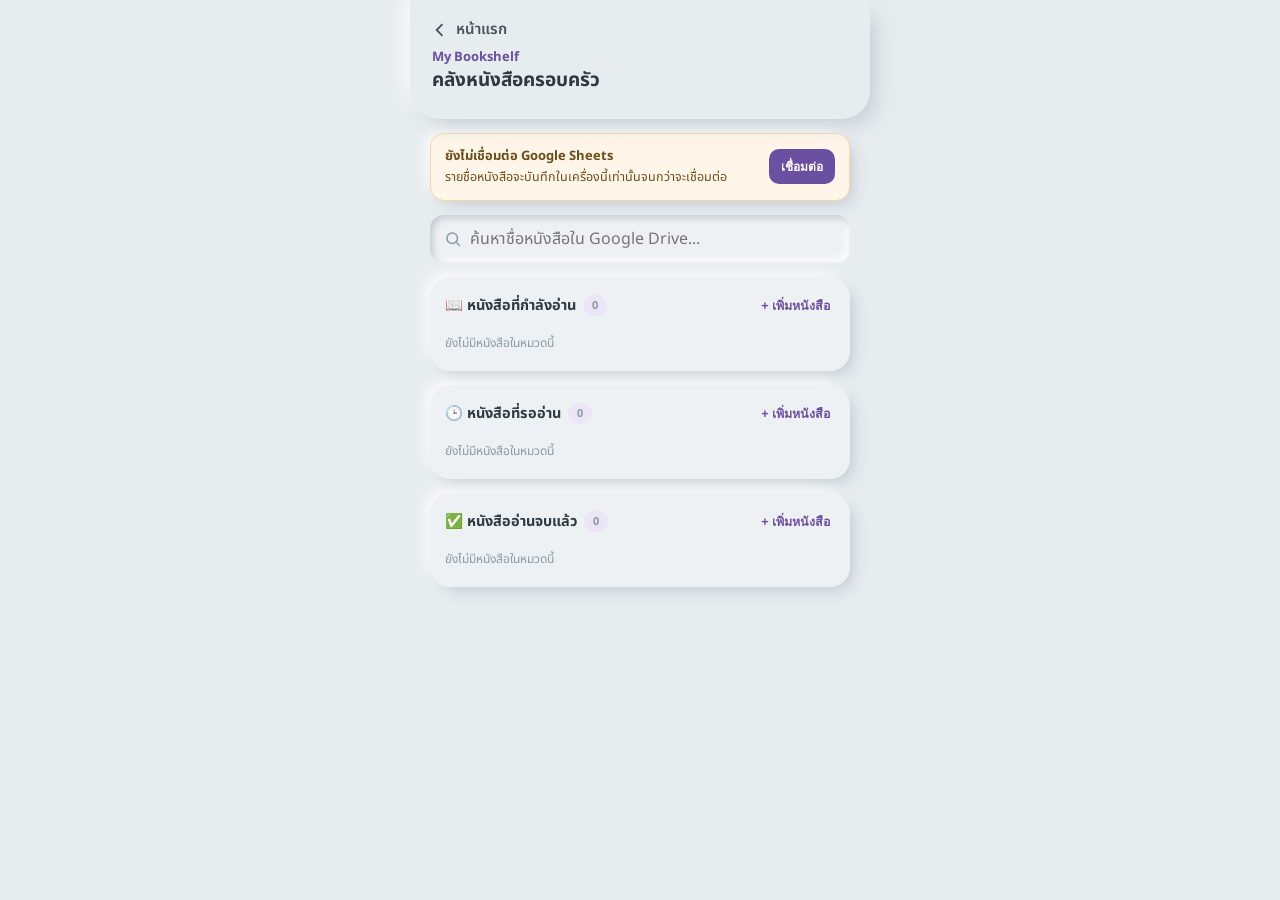
==== bookshelf/index.html @ 151543dd "Add files via upload" ====
<!DOCTYPE html>
<html lang="th">
<head>
<meta charset="UTF-8">
<meta name="viewport" content="width=device-width, initial-scale=1, viewport-fit=cover">
<title>My Bookshelf — My Family Funds</title>
<meta name="theme-color" content="#6B4FA0">
<link rel="preconnect" href="https://fonts.googleapis.com">
<link href="https://fonts.googleapis.com/css2?family=Prompt:wght@500;600;700&family=Noto+Sans+Thai:wght@400;500;600;700&display=swap" rel="stylesheet">
<link rel="stylesheet" href="../shell.css">
<script src="../data-safety.js"></script>
<script src="https://accounts.google.com/gsi/client" async defer></script>
</head>
<body>

<div class="mff-app" style="padding-bottom:20px">

  <div class="mff-hero-wrap" style="padding-bottom:20px;border-radius:0 0 28px 28px">
    <div class="mff-topbar">
      <a class="back" href="../index.html" id="topBack">
        <svg viewBox="0 0 24 24" fill="none" stroke="currentColor" stroke-width="2.2"><path d="M15 5 8 12l7 7"/></svg>
        หน้าแรก
      </a>
      <span></span>
    </div>
    <div class="mff-hero" style="padding-top:0">
      <p class="eyebrow" style="margin-bottom:2px">My Bookshelf</p>
      <h1 style="font-size:19px;white-space:nowrap">คลังหนังสือครอบครัว</h1>
    </div>
  </div>

  <div id="sheetsBanner"></div>
  <div id="viewRoot"></div>

</div>

<script src="../config.js"></script>
<script src="../portfolio/auth-open.js"></script>
<script>
(function(){
'use strict';

const SHELVES=[
  {key:'reading', title:'หนังสือที่กำลังอ่าน', icon:'📖'},
  {key:'queued', title:'หนังสือที่รออ่าน', icon:'🕒'},
  {key:'finished', title:'หนังสืออ่านจบแล้ว', icon:'✅'},
];

/* ===================== Google Sheets sync — save shelf lists to a
   separate "BookshelfItems" tab in the same spreadsheet ===================== */
const SHEETS_SCOPE='https://www.googleapis.com/auth/spreadsheets';
const DRIVE_SCOPE='https://www.googleapis.com/auth/drive.readonly';
const CACHE_KEY='mff_bookshelf_cache_v1';
const SEARCH_CACHE_KEY='mff_bookshelf_search_cache_v2';
const BOOK_META_CACHE_KEY='mff_bookshelf_meta_cache_v1';
const TAB='BookshelfItems';
const HEADERS=['ID','Title','Status','DriveFileId','DriveFileName','MimeType','Size','WebViewLink','AddedAt','UpdatedAt'];

let sheetsToken=null, sheetsTokenExpiresAt=0, sheetsClient=null;
let driveToken=null, driveTokenExpiresAt=0, driveClient=null;
let sheetId=localStorage.getItem('google_sheet_id')||'';
let books=[]; // {id,title,status,driveFileId,driveFileName,mimeType,size,webViewLink,addedAt,updatedAt}
let view={mode:'home'}; // 'home' | 'search'
let searchResults=[];
let searchTimer=null;
let selectedFileIds=new Set();

function getGoogleClientId(){return localStorage.getItem('google_client_id')||'';}
function esc(s){return String(s??'').replace(/[&<>'"]/g,c=>({'&':'&amp;','<':'&lt;','>':'&gt;',"'":'&#39;','"':'&quot;'}[c]));}
function uuid(){return 'b_'+Date.now().toString(36)+'_'+Math.random().toString(36).slice(2,9);}
function fmtSize(bytes){
  bytes=Number(bytes)||0;
  if(!bytes) return '';
  if(bytes<1024*1024) return Math.round(bytes/1024)+' KB';
  return (bytes/1024/1024).toFixed(1)+' MB';
}
function toast(msg){
  let t=document.getElementById('mffToast');
  if(!t){ t=document.createElement('div'); t.id='mffToast';
    t.style.cssText='position:fixed;left:50%;bottom:30px;transform:translateX(-50%);background:#14211D;color:#fff;padding:10px 16px;border-radius:999px;font-size:12.5px;z-index:6500;opacity:0;transition:opacity .2s;max-width:85vw;text-align:center';
    document.body.appendChild(t);
  }
  t.textContent=msg; t.style.opacity='1';
  clearTimeout(toast._tm); toast._tm=setTimeout(()=>{t.style.opacity='0';},2600);
}

/* ===================== tiny modal helper ===================== */
function modal(title, bodyHtml, buttons){
  closeModal();
  const d=document.createElement('div');
  d.id='mffModal';
  d.style.cssText='position:fixed;inset:0;z-index:5000;background:rgba(20,33,29,.45);display:flex;align-items:flex-end;justify-content:center';
  d.innerHTML=`<div style="width:100%;max-width:460px;max-height:80vh;background:var(--bg);border-radius:22px 22px 0 0;display:flex;flex-direction:column;overflow:hidden">
    <h3 style="margin:0;padding:18px 20px 10px;font-size:16px;flex:none">${esc(title)}</h3>
    <div id="mffModalBody" style="flex:1;min-height:0;overflow-y:auto;padding:0 20px">${bodyHtml}</div>
    <div style="display:flex;gap:10px;flex:none;padding:14px 20px calc(16px + env(safe-area-inset-bottom,0px))" id="mffModalBtns"></div>
  </div>`;
  document.body.appendChild(d);
  const btnWrap=document.getElementById('mffModalBtns');
  buttons.forEach(b=>{
    const btn=document.createElement('button');
    btn.className='mff-btn '+(b.ghost?'mff-btn-ghost':'mff-btn-primary');
    btn.textContent=b.label;
    btn.onclick=b.onClick;
    btnWrap.appendChild(btn);
  });
  d.addEventListener('click',e=>{ if(e.target===d) closeModal(); });
}
function closeModal(){ document.getElementById('mffModal')?.remove(); }

/* ===================== Google Sheets sync (same pattern as other modules) ===================== */
function sheetHeaders(extra){return Object.assign({'Authorization':'Bearer '+sheetsToken},extra||{});}
function ensureSheetsClient(cid){
  if(!window.google?.accounts?.oauth2){toast('Google API ยังโหลดไม่เสร็จ ลองใหม่อีกครั้ง');return null;}
  if(!sheetsClient||sheetsClient._cid!==cid){
    sheetsClient=google.accounts.oauth2.initTokenClient({client_id:cid,scope:SHEETS_SCOPE,callback:async r=>{
      if(r.error){toast('เชื่อมต่อ Google Sheets ไม่สำเร็จ');return;}
      sheetsToken=r.access_token;
      sheetsTokenExpiresAt=Date.now()+Math.max(60,(Number(r.expires_in)||3600)-60)*1000;
      window.MFFGoogleSession?.saveSheetsToken(sheetsToken,sheetsTokenExpiresAt);
      localStorage.setItem('google_sheets_connected','1');
      renderSheetsBanner();
      if(sheetsClient._mffResolve){const rr=sheetsClient._mffResolve;sheetsClient._mffResolve=null;rr(true);}
      render(); toast('เชื่อมต่อ Google Sheets แล้ว • ยังไม่ดึงข้อมูลอัตโนมัติ');
    }});
    sheetsClient._cid=cid;
  }
  return sheetsClient;
}
async function ensureSheetsAccess(interactive=true){
  if(sheetsToken && Date.now()<sheetsTokenExpiresAt) return true;
  const cached=window.MFFGoogleSession?.getSheetsToken();
  if(cached?.token){ sheetsToken=cached.token; sheetsTokenExpiresAt=cached.expiresAt; return true; }
  if(!interactive) return false;
  const cid=getGoogleClientId(); if(!cid||!sheetId) return false;
  const c=ensureSheetsClient(cid); if(!c) return false;
  // No silent OAuth here: navigation/module load must never trigger Google authorization.
  // If the session token is absent/expired, the user must explicitly reconnect from Settings.
  return false;
}
async function sheetsApi(url,opts={}){
  if(!sheetsToken) throw new Error('Google Sheets ยังไม่ได้รับสิทธิ์');
  const r=await fetch(url,Object.assign({headers:sheetHeaders({'Content-Type':'application/json'})},opts));
  if(r.status===401||r.status===403){localStorage.removeItem('google_sheets_connected');window.MFFGoogleSession?.clearSheetsToken();sheetsToken=null;throw new Error('สิทธิ์หมดอายุ กรุณาเชื่อมต่อใหม่');}
  if(!r.ok)throw new Error(await r.text());
  return r.json();
}
async function ensureBookshelfTab(){
  const meta=await sheetsApi(`https://sheets.googleapis.com/v4/spreadsheets/${encodeURIComponent(sheetId)}?fields=sheets.properties`);
  const titles=(meta.sheets||[]).map(s=>s.properties.title);
  if(!titles.includes(TAB)){
    await sheetsApi(`https://sheets.googleapis.com/v4/spreadsheets/${encodeURIComponent(sheetId)}:batchUpdate`,{method:'POST',body:JSON.stringify({requests:[{addSheet:{properties:{title:TAB}}}]})});
    await sheetsApi(`https://sheets.googleapis.com/v4/spreadsheets/${encodeURIComponent(sheetId)}/values/${TAB}!A1?valueInputOption=USER_ENTERED`,{method:'PUT',body:JSON.stringify({range:`${TAB}!A1`,majorDimension:'ROWS',values:[HEADERS]})});
  }
}
function mergeById(localList, remoteList){
  const map=new Map();
  remoteList.forEach(r=>map.set(r.id, r));
  localList.forEach(l=>{
    const r=map.get(l.id);
    if(!r){ map.set(l.id, l); return; }
    const lt=Date.parse(l.updatedAt)||0, rt=Date.parse(r.updatedAt)||0;
    map.set(l.id, lt>rt ? l : r);
  });
  return Array.from(map.values());
}
async function pullBooks(force){
  const j=await sheetsApi(`https://sheets.googleapis.com/v4/spreadsheets/${encodeURIComponent(sheetId)}/values/${TAB}!A:J`);
  const rows=(j.values||[]).slice(1);
  const remote=rows.filter(r=>r[0]).map(r=>({id:r[0],title:r[1]||'',status:r[2]||'queued',driveFileId:r[3]||'',driveFileName:r[4]||'',mimeType:r[5]||'',size:r[6]||'',webViewLink:r[7]||'',addedAt:r[8]||'',updatedAt:r[9]||''}));
  if(force){ books=remote; saveCache(); return; }
  const merged=mergeById(books, remote);
  const needsPushBack = JSON.stringify(merged.slice().sort((a,b)=>a.id<b.id?-1:1)) !== JSON.stringify(remote.slice().sort((a,b)=>a.id<b.id?-1:1));
  books=merged;
  saveCache();
  if(needsPushBack) await pushBooks();
}
async function pushBooks(){
  const values=[HEADERS].concat(books.map(b=>[b.id,b.title,b.status,b.driveFileId,b.driveFileName,b.mimeType,b.size,b.webViewLink,b.addedAt,b.updatedAt]));
  await ensureBookshelfTab();
  await sheetsApi(`https://sheets.googleapis.com/v4/spreadsheets/${encodeURIComponent(sheetId)}/values/${TAB}!A:J:clear`,{method:'POST',body:'{}'});
  await sheetsApi(`https://sheets.googleapis.com/v4/spreadsheets/${encodeURIComponent(sheetId)}/values/${TAB}!A1?valueInputOption=USER_ENTERED`,{method:'PUT',body:JSON.stringify({range:`${TAB}!A1`,majorDimension:'ROWS',values})});
}
async function syncSave(){
  saveCache();
  try{ localStorage.setItem('mff_sync_dirty_v1_bookshelf','1'); }catch(e){}
  toast('บันทึกในเครื่องแล้ว • กด Smart Sync ที่ Settings เพื่อซิงก์ Google Sheets');
}
function saveCache(){ try{ localStorage.setItem(CACHE_KEY, JSON.stringify(books)); }catch(e){} }
function loadCache(){ try{ const raw=localStorage.getItem(CACHE_KEY); if(raw) books=JSON.parse(raw); }catch(e){} }

function renderSheetsBanner(){
  const el=document.getElementById('sheetsBanner');
  const connected = sheetsToken || (localStorage.getItem('google_sheets_connected')==='1' && sheetId);
  if(!connected){
    el.innerHTML=`
      <div class="mff-banner">
        <div><b>ยังไม่เชื่อมต่อ Google Sheets</b>รายชื่อหนังสือจะบันทึกในเครื่องนี้เท่านั้นจนกว่าจะเชื่อมต่อ</div>
        <button id="connectSheetsBtn" type="button">เชื่อมต่อ</button>
      </div>`;
    document.getElementById('connectSheetsBtn').onclick=openConnectSheetsForm;
    return;
  }
  const lastSync=localStorage.getItem('sheet_last_sync_bookshelf');
  el.innerHTML=`
    <div class="mff-sync-bar">
      <div class="mff-sync-bar-status">☁️ เชื่อมต่อ Google Sheets แล้ว${lastSync?(' • ซิงก์ล่าสุด '+esc(lastSync)):''}</div>
      <div class="mff-sync-bar-actions">
        <a href="../settings/index.html" class="mff-sync-bar-btn" style="text-decoration:none;display:inline-block">จัดการซิงก์ที่ Setting</a>
      </div>
    </div>`;
}
function openConnectSheetsForm(){
  const cid=localStorage.getItem('google_client_id')||'';
  const sid=sheetId||'';
  const html=`
    <div class="mff-field-row"><div class="lbl">Client ID</div><input id="cfCid" value="${esc(cid)}" placeholder="วาง Google OAuth Client ID"></div>
    <div class="mff-field-row"><div class="lbl">Sheet ID</div><input id="cfSid" value="${esc(sid)}" placeholder="ใช้ Spreadsheet ID เดียวกับโมดูลอื่น"></div>
    <p style="font-size:11.5px;color:var(--ink-soft);padding:0 0 6px">ใช้ Client ID / Sheet ID ชุดเดียวกับโมดูลอื่นได้เลย ข้อมูลจะไปอยู่คนละแท็บ (BookshelfItems)</p>`;
  modal('เชื่อมต่อ Google Sheets', html, [
    {label:'ยกเลิก', ghost:true, onClick:closeModal},
    {label:'เชื่อมต่อ', onClick:async()=>{
      const cid=document.getElementById('cfCid').value.trim();
      const sid=document.getElementById('cfSid').value.trim();
      if(!cid||!sid){ toast('กรุณากรอกให้ครบ'); return; }
      localStorage.setItem('google_client_id',cid);
      sheetId=sid; localStorage.setItem('google_sheet_id',sid);
      closeModal();
      const c=ensureSheetsClient(cid);
      if(c) c.requestAccessToken({prompt:'consent'});
    }}
  ]);
}

/* ===================== Google Drive (read-only search + download) ===================== */
function ensureDriveClient(cid){
  if(!window.google?.accounts?.oauth2){toast('Google API ยังโหลดไม่เสร็จ ลองใหม่อีกครั้ง');return null;}
  if(!driveClient||driveClient._cid!==cid){
    driveClient=google.accounts.oauth2.initTokenClient({client_id:cid,scope:DRIVE_SCOPE,callback:r=>{
      if(r.error){toast('เชื่อมต่อ Google Drive ไม่สำเร็จ');return;}
      driveToken=r.access_token;
      driveTokenExpiresAt=Date.now()+Math.max(60,(Number(r.expires_in)||3600)-60)*1000;
      window.MFFGoogleSession?.saveDriveToken(driveToken,driveTokenExpiresAt);
      localStorage.setItem('google_drive_connected','1');
      if(driveClient._mffResolve){const rr=driveClient._mffResolve;driveClient._mffResolve=null;rr(true);}
    }});
    driveClient._cid=cid;
  }
  return driveClient;
}
async function ensureDriveAccess(promptType){
  if(driveToken && Date.now()<driveTokenExpiresAt) return true;
  const cached=window.MFFGoogleSession?.getDriveToken();
  if(cached?.token){ driveToken=cached.token; driveTokenExpiresAt=cached.expiresAt; return true; }
  const cid=getGoogleClientId();
  if(!cid){ toast('กรุณาเชื่อมต่อ Google Sheets ก่อน (ใช้ Client ID เดียวกัน)'); return false; }
  const c=ensureDriveClient(cid); if(!c) return false;
  // Only an explicit user action should request Drive OAuth.
  if(promptType==='consent'){
    return new Promise(resolve=>{
      c._mffResolve=resolve;
      try{ c.requestAccessToken({prompt:'consent'}); }catch(e){ c._mffResolve=null; resolve(false); }
      setTimeout(()=>{ if(c._mffResolve){ c._mffResolve=null; resolve(!!driveToken); } },8000);
    });
  }
  return false;
}
function fileIconSvg(mimeType){
  if((mimeType||'').includes('pdf')) return `<svg viewBox="0 0 24 24" fill="none" stroke="currentColor" stroke-width="1.8"><path d="M6 3h8l4 4v14H6z"/><path d="M14 3v4h4"/></svg>`;
  if((mimeType||'').includes('image')) return `<svg viewBox="0 0 24 24" fill="none" stroke="currentColor" stroke-width="1.8"><rect x="3" y="4" width="18" height="16" rx="2"/><circle cx="8.5" cy="9.5" r="1.5"/><path d="m21 16-5-5-9 9"/></svg>`;
  return `<svg viewBox="0 0 24 24" fill="none" stroke="currentColor" stroke-width="1.8"><path d="M6 3h8l4 4v14H6z"/><path d="M14 3v4h4"/><path d="M9 13h6M9 17h6"/></svg>`;
}
function normalizeSearchTerm(term){return String(term||'').trim().toLowerCase().replace(/\s+/g,' ');}
function bookCacheKey(file){
  if(file && file.id) return 'drive:'+String(file.id);
  return 'title:'+normalizeSearchTerm(file && (file.title||file.name||''));
}
function loadSearchCache(){try{return JSON.parse(localStorage.getItem(SEARCH_CACHE_KEY)||'{}')||{};}catch(e){return {};}}
function saveSearchCache(cache){try{localStorage.setItem(SEARCH_CACHE_KEY,JSON.stringify(cache));}catch(e){}}
function loadBookMetaCache(){try{return JSON.parse(localStorage.getItem(BOOK_META_CACHE_KEY)||'{}')||{};}catch(e){return {};}}
function saveBookMetaCache(cache){try{localStorage.setItem(BOOK_META_CACHE_KEY,JSON.stringify(cache));}catch(e){}}
function cacheSearchResults(term,results){
  const cache=loadSearchCache();
  const now=new Date().toISOString();
  cache[normalizeSearchTerm(term)]={results:Array.isArray(results)?results:[],fetchedAt:now,version:2};
  (Array.isArray(results)?results:[]).forEach(f=>{
    const k=bookCacheKey(f); if(!k)return;
    const meta=loadBookMetaCache();
    meta[k]=Object.assign({},meta[k]||{},f,{cachedAt:now});
    saveBookMetaCache(meta);
  });
  saveSearchCache(cache);
}
function clearBookSearchCache(){try{localStorage.removeItem(SEARCH_CACHE_KEY);localStorage.removeItem(BOOK_META_CACHE_KEY);}catch(e){} toast('ล้างแคชการค้นหาแล้ว');}
function findSavedBook(term){
  const k=normalizeSearchTerm(term); if(!k)return null;
  return books.find(b=>normalizeSearchTerm(b.title)===k) || books.find(b=>normalizeSearchTerm(b.driveFileName)===k) || null;
}
async function driveQuickSearch(term){
  const q=encodeURIComponent(`name contains '${term.replace(/'/g,"\\'")}' and trashed=false`);
  const url=`https://www.googleapis.com/drive/v3/files?q=${q}&fields=files(id,name,mimeType,size,webViewLink)&pageSize=30&supportsAllDrives=true&includeItemsFromAllDrives=true&corpora=allDrives`;
  const r=await fetch(url,{headers:{Authorization:'Bearer '+driveToken}});
  if(r.status===401||r.status===403){ driveToken=null; window.MFFGoogleSession?.clearDriveToken(); throw new Error('สิทธิ์ Drive หมดอายุ กรุณาเชื่อมต่อใหม่'); }
  if(!r.ok) throw new Error(await r.text());
  const j=await r.json();
  return j.files||[];
}
async function doSearch(term,force=false){
  const box=document.getElementById('searchStatus');
  const key=normalizeSearchTerm(term);
  if(!key){ searchResults=[]; selectedFileIds.clear(); renderSearchView(); return; }
  const cache=loadSearchCache();
  if(!force && cache[key]?.results){
    searchResults=cache[key].results;
    renderSearchView();
    return;
  }
  const ok=await ensureDriveAccess();
  if(!ok){ if(box) box.textContent='ยังไม่ได้เชื่อมต่อ Google Drive'; renderDriveConnectPrompt(); return; }
  if(box) box.textContent='กำลังค้นหาครั้งแรก...';
  try{
    searchResults=await driveQuickSearch(term);
    cache[key]={results:searchResults,fetchedAt:new Date().toISOString()};
    saveSearchCache(cache);
    renderSearchView();
  }catch(e){
    console.error(e);
    if(box) box.textContent='ค้นหาไม่สำเร็จ: '+e.message;
  }
}
async function downloadDriveFile(file, btnEl){
  btnEl?.classList.add('loading');
  try{
    const ok=await ensureDriveAccess('none');
    if(!ok) throw new Error('ยังไม่ได้เชื่อมต่อ Google Drive');
    const isNative=(file.mimeType||'').startsWith('application/vnd.google-apps.');
    const url=isNative
      ? `https://www.googleapis.com/drive/v3/files/${file.id}/export?mimeType=application/pdf`
      : `https://www.googleapis.com/drive/v3/files/${file.id}?alt=media`;
    const r=await fetch(url,{headers:{Authorization:'Bearer '+driveToken}});
    if(!r.ok) throw new Error('ดาวน์โหลดไม่สำเร็จ');
    const blob=await r.blob();
    const a=document.createElement('a');
    a.href=URL.createObjectURL(blob);
    a.download=isNative ? (file.name+'.pdf') : file.name;
    document.body.appendChild(a); a.click(); a.remove();
    toast('ดาวน์โหลดแล้ว');
  }catch(e){ toast(e.message||'ดาวน์โหลดไม่สำเร็จ'); }
  btnEl?.classList.remove('loading');
}

/* ===================== rendering ===================== */
function render(){
  const root=document.getElementById('viewRoot');
  if(view.mode==='search'){ renderSearchView(); return; }
  root.innerHTML=`
    <div class="mff-search-wrap">
      <svg viewBox="0 0 24 24" fill="none" stroke="currentColor" stroke-width="2"><circle cx="11" cy="11" r="7"/><path d="m21 21-4.3-4.3"/></svg>
      <input id="bookSearch" class="mff-search-input" placeholder="ค้นหาชื่อหนังสือใน Google Drive..." autocomplete="off">
    </div>
    ${SHELVES.map(sh=>renderShelf(sh)).join('')}
  `;
  document.getElementById('bookBack')?.remove();
  const input=document.getElementById('bookSearch');
  input.addEventListener('input',()=>{
    clearTimeout(searchTimer);
    const term=input.value;
    searchTimer=setTimeout(()=>{
      if(term.trim()){ view={mode:'search'}; doSearch(term); }
    },450);
  });
  input.addEventListener('keydown',e=>{ if(e.key==='Enter'){ clearTimeout(searchTimer); view={mode:'search'}; doSearch(input.value); } });

  wireShelfEvents();
}

function renderShelf(sh){
  const list=books.filter(b=>b.status===sh.key);
  return `
    <div class="mff-shelf" data-shelf="${sh.key}">
      <div class="mff-shelf-head">
        <h4>${sh.icon} ${sh.title} <span class="count">${list.length}</span></h4>
        <button class="mff-shelf-add" data-addmanual="${sh.key}">+ เพิ่มหนังสือ</button>
      </div>
      ${list.length? list.map(b=>`
        <div class="mff-book-row" data-id="${esc(b.id)}">
          <div class="b-icon">${fileIconSvg(b.mimeType)}</div>
          <div class="b-title">${b.webViewLink?`<a href="${esc(b.webViewLink)}" target="_blank" rel="noopener">${esc(b.title)}</a>`:esc(b.title)}</div>
          <button class="b-del" data-del="${esc(b.id)}" aria-label="ลบ">×</button>
        </div>`).join('') : `<div class="mff-shelf-empty">ยังไม่มีหนังสือในหมวดนี้</div>`}
    </div>`;
}

function wireShelfEvents(){
  document.querySelectorAll('[data-addmanual]').forEach(btn=>{
    btn.addEventListener('click',()=>openManualAddModal(btn.dataset.addmanual));
  });
  document.querySelectorAll('[data-del]').forEach(btn=>{
    btn.addEventListener('click',()=>{
      const id=btn.dataset.del;
      const b=books.find(x=>x.id===id);
      modal('ลบหนังสือเล่มนี้?', `<p style="font-size:13.5px;color:var(--ink-soft);margin:14px 0">ต้องการลบ "<b>${esc(b?.title||'')}</b>" ออกจากชั้นหนังสือใช่ไหม</p>`, [
        {label:'ยกเลิก', ghost:true, onClick:closeModal},
        {label:'ลบ', onClick:async()=>{
          books=books.filter(x=>x.id!==id);
          closeModal(); render();
          await syncSave();
        }}
      ]);
    });
  });
}

function openManualAddModal(shelfKey){
  const html=`
    <div class="mff-search-wrap" style="margin:14px 0 0">
      <svg viewBox="0 0 24 24" fill="none" stroke="currentColor" stroke-width="2"><circle cx="11" cy="11" r="7"/><path d="m21 21-4.3-4.3"/></svg>
      <input id="manualSearch" class="mff-search-input" placeholder="พิมพ์ชื่อหนังสือเพื่อค้นหาใน Drive..." autocomplete="off">
    </div>
    <div id="manualStatus" style="font-size:11.5px;color:var(--ink-soft);padding:8px 2px 0">พิมพ์เพื่อค้นหาไฟล์จริงจาก Google Drive</div>
    <div id="manualResults" style="padding:6px 0 4px"></div>
    <div style="border-top:1px solid var(--line);margin-top:6px;padding-top:10px 0 0">
      <button type="button" id="manualFallbackBtn" style="width:100%;text-align:left;background:none;border:0;color:var(--primary);font-size:12px;font-weight:600;cursor:pointer;padding:10px 0">
        ไม่เจอไฟล์ที่ต้องการ? เพิ่มแค่ชื่อหนังสือเอง (ไม่ผูกไฟล์) →
      </button>
    </div>
  `;
  modal('เพิ่มหนังสือ', html, [
    {label:'ยกเลิก', ghost:true, onClick:closeModal}
  ]);

  const input=document.getElementById('manualSearch');
  const statusEl=document.getElementById('manualStatus');
  const resultsEl=document.getElementById('manualResults');
  let timer=null;

  async function runSearch(term){
    if(!term.trim()){ resultsEl.innerHTML=''; statusEl.textContent='พิมพ์เพื่อค้นหาไฟล์จริงจาก Google Drive'; return; }
    const ok=await ensureDriveAccess();
    if(!ok){ statusEl.textContent='ยังไม่ได้เชื่อมต่อ Google Drive'; closeModal(); renderDriveConnectPrompt(); return; }
    statusEl.textContent='กำลังค้นหา...';
    try{
      const files=await driveQuickSearch(term);
      statusEl.textContent=files.length?`พบ ${files.length} รายการ — แตะเพื่อเพิ่ม`:'ไม่พบไฟล์ที่ตรงกับคำค้นหา';
      resultsEl.innerHTML=files.map(f=>`
        <div class="mff-file-row" data-pickfile="${esc(f.id)}" style="cursor:pointer;padding:9px 10px">
          <div class="mff-file-icon" style="width:34px;height:34px">${fileIconSvg(f.mimeType)}</div>
          <div class="mff-file-meta">
            <div class="fn" style="font-size:12.5px">${esc(f.name)}</div>
            <div class="fs">${fmtSize(f.size)}</div>
          </div>
        </div>`).join('');
      resultsEl.querySelectorAll('[data-pickfile]').forEach(row=>{
        row.addEventListener('click', async()=>{
          const f=files.find(x=>x.id===row.dataset.pickfile);
          if(!f) return;
          const now=new Date().toISOString();
          const exists=books.find(b=>b.driveFileId===f.id || normalizeSearchTerm(b.title)===normalizeSearchTerm(f.name));
          if(exists){ toast('หนังสือเล่มนี้มีอยู่ใน My Books แล้ว'); return; }
          books.push({id:uuid(), title:f.name, status:shelfKey, driveFileId:f.id, driveFileName:f.name, mimeType:f.mimeType||'', size:f.size||'', webViewLink:f.webViewLink||'', addedAt:now, updatedAt:now});
          closeModal(); render();
          toast('เพิ่มหนังสือแล้ว');
          await syncSave();
        });
      });
    }catch(e){ statusEl.textContent='ค้นหาไม่สำเร็จ: '+e.message; }
  }

  input.addEventListener('input',()=>{ clearTimeout(timer); const term=input.value; timer=setTimeout(()=>runSearch(term),450); });
  input.addEventListener('keydown',e=>{ if(e.key==='Enter'){ clearTimeout(timer); runSearch(input.value); } });

  document.getElementById('manualFallbackBtn').addEventListener('click',()=>{
    const title=(input.value||'').trim();
    openManualTitleOnlyModal(shelfKey, title);
  });
}

function openManualTitleOnlyModal(shelfKey, prefill){
  const html=`<div class="mff-field-row" style="padding-top:14px"><div class="lbl">ชื่อหนังสือ</div><input id="manualTitle" placeholder="พิมพ์ชื่อหนังสือ" value="${esc(prefill||'')}"></div>
  <p style="font-size:11.5px;color:var(--ink-faint);padding:0 0 6px">เพิ่มแบบนี้จะไม่มีไฟล์ผูกไว้ เปิดอ่าน/ดาวน์โหลดไม่ได้ เหมาะกับหนังสือเล่มจริงที่ไม่ได้อยู่ใน Drive</p>`;
  modal('เพิ่มชื่อหนังสือ (ไม่ผูกไฟล์)', html, [
    {label:'ยกเลิก', ghost:true, onClick:closeModal},
    {label:'บันทึก', onClick:async()=>{
      const title=document.getElementById('manualTitle').value.trim();
      if(!title){ toast('กรุณากรอกชื่อหนังสือ'); return; }
      const now=new Date().toISOString();
      books.push({id:uuid(), title, status:shelfKey, driveFileId:'', driveFileName:'', mimeType:'', size:'', webViewLink:'', addedAt:now, updatedAt:now});
      closeModal(); render();
      await syncSave();
    }}
  ]);
}

/* ===================== search results view (separate page) ===================== */
function renderDriveConnectPrompt(){
  modal('เชื่อมต่อ Google Drive', `
    <p style="font-size:13px;color:var(--ink-soft);padding:14px 0 0;line-height:1.7">
      ต้องขอสิทธิ์เข้าถึง Google Drive (แบบอ่านอย่างเดียว) เพื่อค้นหาไฟล์หนังสือในไดรฟ์หลักที่รวมทุกบัญชีไว้แล้ว
    </p>`, [
    {label:'ยกเลิก', ghost:true, onClick:closeModal},
    {label:'เชื่อมต่อ Drive', onClick:async()=>{ closeModal(); const ok=await ensureDriveAccess('consent'); if(ok){ const term=document.getElementById('searchInput2')?.value||''; doSearch(term); } }}
  ]);
}

function renderSearchView(){
  const root=document.getElementById('viewRoot');
  const selCount=selectedFileIds.size;
  root.innerHTML=`
    <div class="mff-back-row">
      <a href="#" id="bookBack">
        <svg viewBox="0 0 24 24" fill="none" stroke="currentColor" stroke-width="2.2"><path d="M15 5 8 12l7 7"/></svg>
        กลับหน้าหลัก
      </a>
    </div>
    <div class="mff-search-wrap">
      <svg viewBox="0 0 24 24" fill="none" stroke="currentColor" stroke-width="2"><circle cx="11" cy="11" r="7"/><path d="m21 21-4.3-4.3"/></svg>
      <input id="searchInput2" class="mff-search-input" placeholder="ค้นหาชื่อหนังสือใน Google Drive..." autocomplete="off">
    </div>
    <div class="mff-search-status" id="searchStatus" style="display:flex;justify-content:space-between;align-items:center;gap:8px"><span>${searchResults.length?`พบ ${searchResults.length} รายการ${selCount?` • เลือกไว้ ${selCount} เล่ม`:''}`:'พิมพ์ชื่อหนังสือเพื่อค้นหา'}</span><button type="button" id="refreshBookSearch" style="border:1px solid var(--line);background:var(--surface);border-radius:9px;padding:5px 8px;font:inherit;font-size:11px;color:var(--primary)">↻ อัปเดตข้อมูล</button></div>
    <div class="mff-file-list" style="padding-bottom:${selCount?90:30}px">
      ${searchResults.map(f=>{
        const picked=selectedFileIds.has(f.id);
        return `
        <div class="mff-file-row" data-fileid="${esc(f.id)}" style="${picked?'border-color:var(--invest);background:var(--invest-soft)':''}">
          <div class="mff-file-icon">${fileIconSvg(f.mimeType)}</div>
          <div class="mff-file-meta">
            <div class="fn">${f.webViewLink?`<a href="${esc(f.webViewLink)}" target="_blank" rel="noopener">${esc(f.name)}</a>`:esc(f.name)}</div>
            <div class="fs">${fmtSize(f.size)}</div>
          </div>
          <button class="mff-shelf-add" data-open="${esc(f.webViewLink||'')}" title="เปิดดู" style="border:1px solid var(--line);border-radius:9px;padding:6px 8px">
            <svg viewBox="0 0 24 24" width="15" height="15" fill="none" stroke="currentColor" stroke-width="2"><path d="M14 3h7v7"/><path d="M10 14 21 3"/><path d="M21 14v5a2 2 0 0 1-2 2H5a2 2 0 0 1-2-2V7a2 2 0 0 1 2-2h5"/></svg>
          </button>
          <button class="mff-file-dl" data-dl="${esc(f.id)}" aria-label="ดาวน์โหลด">
            <svg viewBox="0 0 24 24" fill="none" stroke="currentColor" stroke-width="2"><path d="M12 3v12"/><path d="m7 10 5 5 5-5"/><path d="M5 21h14"/></svg>
          </button>
          <button class="mff-file-dl" style="background:${picked?'var(--invest)':'var(--surface)'};color:${picked?'#fff':'var(--invest)'};border:1.5px solid var(--invest)" data-select="${esc(f.id)}" aria-label="เลือก">
            ${picked
              ? `<svg viewBox="0 0 24 24" fill="none" stroke="currentColor" stroke-width="2.6"><path d="M5 13l4 4L19 7"/></svg>`
              : `<svg viewBox="0 0 24 24" fill="none" stroke="currentColor" stroke-width="2.2"><path d="M12 5v14M5 12h14"/></svg>`}
          </button>
        </div>`;}).join('')}
    </div>
    ${selCount?`
    <div style="position:fixed;left:50%;bottom:0;transform:translateX(-50%);width:100%;max-width:460px;background:var(--bg);border-top:0;padding:12px 20px calc(12px + env(safe-area-inset-bottom,0px));box-shadow:0 -8px 24px rgba(15,91,77,.12);z-index:40">
      <button class="mff-btn mff-btn-primary" id="assignSelectedBtn" style="width:100%">เพิ่ม ${selCount} เล่มที่เลือกเข้าชั้นหนังสือ</button>
    </div>`:''}
  `;
  document.getElementById('bookBack').addEventListener('click',e=>{ e.preventDefault(); view={mode:'home'}; render(); });
  document.getElementById('refreshBookSearch').addEventListener('click',()=>doSearch(document.getElementById('searchInput2').value,true));
  const input2=document.getElementById('searchInput2');
  input2.value=document.getElementById('bookSearch')?.value || input2.value;
  input2.addEventListener('input',()=>{
    clearTimeout(searchTimer);
    const term=input2.value;
    searchTimer=setTimeout(()=>doSearch(term),450);
  });
  input2.addEventListener('keydown',e=>{ if(e.key==='Enter'){ clearTimeout(searchTimer); doSearch(input2.value); } });

  root.querySelectorAll('[data-open]').forEach(btn=>{
    btn.addEventListener('click',()=>{ if(btn.dataset.open) window.open(btn.dataset.open,'_blank','noopener'); else toast('ไม่มีลิงก์เปิดดูสำหรับไฟล์นี้'); });
  });
  root.querySelectorAll('[data-dl]').forEach(btn=>{
    btn.addEventListener('click',()=>{
      const f=searchResults.find(x=>x.id===btn.dataset.dl);
      if(f) downloadDriveFile(f, btn);
    });
  });
  root.querySelectorAll('[data-select]').forEach(btn=>{
    btn.addEventListener('click',()=>{
      const id=btn.dataset.select;
      if(selectedFileIds.has(id)) selectedFileIds.delete(id); else selectedFileIds.add(id);
      renderSearchView();
    });
  });
  document.getElementById('assignSelectedBtn')?.addEventListener('click',()=>{
    const files=searchResults.filter(f=>selectedFileIds.has(f.id));
    if(files.length) openAssignShelfModal(files);
  });
}

function openAssignShelfModal(files){
  const multi=files.length>1;
  const titleTxt=multi?`เพิ่ม ${files.length} เล่มที่เลือกไปยัง...`:`เพิ่ม "${files[0].name}" ไปยัง...`;
  const html=`
    <div style="padding:14px 0 4px">
      ${SHELVES.map(sh=>`
        <button type="button" class="mff-shelf-pick-btn" data-pick="${sh.key}">
          <svg viewBox="0 0 24 24" fill="none" stroke="currentColor" stroke-width="2"><path d="M12 5v14M5 12h14"/></svg>
          ${sh.icon} ${sh.title}
        </button>`).join('')}
    </div>`;
  modal(titleTxt, html, [
    {label:'ยกเลิก', ghost:true, onClick:closeModal}
  ]);
  document.querySelectorAll('[data-pick]').forEach(btn=>{
    btn.addEventListener('click', async()=>{
      const status=btn.dataset.pick;
      const now=new Date().toISOString();
      files.forEach(file=>{
        const exists=books.find(b=>b.driveFileId===file.id || normalizeSearchTerm(b.title)===normalizeSearchTerm(file.name));
        if(exists) return;
        books.push({
          id:uuid(), title:file.name, status,
          driveFileId:file.id, driveFileName:file.name, mimeType:file.mimeType||'',
          size:file.size||'', webViewLink:file.webViewLink||'', addedAt:now, updatedAt:now
        });
      });
      closeModal();
      toast(`เพิ่ม ${files.length} เล่มเข้าชั้นหนังสือแล้ว`);
      selectedFileIds.clear();
      renderSearchView();
      await syncSave();
    });
  });
}

/* ===================== boot ===================== */
loadCache();
renderSheetsBanner();
render();

window.addEventListener('load', async ()=>{
  // Google is not contacted automatically when opening a module. Use Smart Sync in Settings.
});

})();
</script>


<script id="mff-module-ready-v14">
(function(){const p=new URLSearchParams(location.search);if(p.get('audit')!=='1')return;setTimeout(function(){if(!window.parent||window.parent===window)return;try{window.parent.postMessage({type:'MFF_MODULE_READY',module:'My Bookshelf',version:'V14',detail:'ระบบโมดูลและ Google Sheets adapter พร้อม'},window.location.origin)}catch(e){}},80)})();
</script>

</body>
</html>
---- shell.css ----
/* ===== My Family Funds — App Shell =====
   Shared visual language across the 4-module home and placeholder modules.
   Palette and type intentionally match the Portfolio module so moving
   between the shell and that module feels like one continuous product. */

:root{
  --bg:#E7ECEF;
  --bg-deep:#E7ECEF;
  --surface:#EEF1F3;
  --ink:#2E3A42;
  --ink-soft:#5C6B74;
  --ink-faint:#8B9AA3;
  --primary:#6B4FA0;
  --primary-light:#8567B8;
  --primary-soft:#ECE5F7;
  --line:transparent;
  --gold:#C89B3C;
  --income:#1F9D6C;
  --income-soft:#DCEFE4;
  --expense:#E0654B;
  --expense-soft:#F3DFDA;
  --invest:#8B6BC9;
  --invest-soft:#E5DFF3;
  --shadow-card: 7px 7px 16px -4px #c3cbd0, -7px -7px 16px -4px #ffffff;
  --shadow-hero: 10px 10px 22px -6px #c3cbd0, -10px -10px 22px -6px #ffffff;
  --shadow-inset: inset 3px 3px 7px #c3cbd0, inset -3px -3px 7px #ffffff;
  --radius-l:26px;
  --radius-m:18px;
  --safe-t: env(safe-area-inset-top, 0px);
  --safe-b: env(safe-area-inset-bottom, 0px);
}

*{box-sizing:border-box}
html,body{margin:0;padding:0}
body{
  font-family:'Noto Sans Thai','Prompt',system-ui,-apple-system,sans-serif;
  color:var(--ink);
  background:var(--bg);
  min-height:100svh;
}

/* Page body is always the plain mint base — no viewport-relative color
   tricks here, so nothing can drift or cut through content on any
   screen size. */
body{background:var(--bg)}

.mff-app{
  max-width:460px;
  margin:0 auto;
  min-height:100svh;
  position:relative;
  padding-bottom:calc(84px + var(--safe-b));
  background:var(--bg);
}

/* Watery duotone header — sized to ITS OWN CONTENT (topbar + greeting),
   never to the viewport, so the colour block always ends exactly where
   the header ends, on every device, instead of cutting through cards. */
.mff-hero-wrap{
  position:relative;
  overflow:hidden;
  background:var(--bg);
  box-shadow:var(--shadow-hero);
  border-radius:0 0 32px 32px;
  padding-bottom:44px; /* room for the grid to overlap into */
}
.mff-hero-wrap svg.wave{display:none}

/* ---------- top bar ---------- */
.mff-topbar{
  display:flex;align-items:center;justify-content:space-between;
  padding:calc(18px + var(--safe-t)) 20px 6px;
  color:var(--ink);
  position:relative;
}
.mff-topbar .back{
  display:inline-flex;align-items:center;gap:6px;
  color:var(--ink);text-decoration:none;font-size:15px;font-weight:600;
  opacity:.85;
}
.mff-topbar .back svg{width:20px;height:20px}
.mff-topbar .dots{display:flex;gap:14px;opacity:.7;color:var(--ink)}

/* ---------- greeting header (home) ---------- */
.mff-hero{padding:6px 22px 6px;color:var(--ink);position:relative}
.mff-hero .eyebrow{font-size:13px;color:var(--primary);font-weight:700;margin:0 0 4px}
.mff-hero h1{font-size:26px;line-height:1.25;margin:0;font-weight:700;color:var(--ink)}
.mff-hero h1 b{color:var(--primary)}

/* ---------- module grid ---------- */
.mff-grid{
  display:grid;grid-template-columns:1fr 1fr;gap:16px;
  padding:0 20px;margin-top:-30px;
  position:relative;
}
.mff-card{
  background:var(--surface);
  border-radius:var(--radius-l);
  box-shadow:var(--shadow-card);
  padding:22px 16px 18px;
  text-align:center;
  text-decoration:none;
  color:var(--ink);
  display:flex;flex-direction:column;align-items:center;gap:10px;
  border:1px solid var(--line);
  position:relative;
  transition:transform .15s ease, box-shadow .15s ease;
}
.mff-card:active{transform:scale(.97)}
.mff-card .icon-wrap{
  width:58px;height:58px;border-radius:18px;
  display:flex;align-items:center;justify-content:center;
  background:var(--primary-soft);color:var(--primary);
}
.mff-card .icon-wrap svg{width:30px;height:30px}
.mff-card .avatar{width:58px;height:58px;border-radius:50%;overflow:hidden;background:var(--primary-soft);display:flex;align-items:center;justify-content:center}
.mff-card .avatar svg{width:34px;height:34px;color:var(--primary)}
.mff-card h3{margin:2px 0 0;font-size:16.5px;font-weight:700}
.mff-card p{margin:0;font-size:12px;color:var(--ink-soft);line-height:1.5}
.mff-card .soon{
  position:absolute;top:12px;right:12px;font-size:10px;font-weight:700;
  background:var(--primary-soft);color:var(--primary);border-radius:999px;padding:3px 8px;
}

/* ---------- bottom nav ---------- */
.mff-bottomnav{
  position:fixed;left:0;right:0;bottom:0;
  max-width:460px;margin:0 auto;
  background:var(--bg);
  display:flex;justify-content:space-around;align-items:center;
  padding:10px 8px calc(10px + var(--safe-b));
  box-shadow:0 -6px 16px -4px #c3cbd0;
}
.mff-navbtn{
  border:0;background:none;display:flex;flex-direction:column;align-items:center;gap:4px;
  color:var(--ink-faint);font-size:10px;font-weight:600;cursor:pointer;padding:4px 10px;
  text-decoration:none;position:relative;
}
.mff-navbtn svg{width:22px;height:22px}
.mff-navbtn.active{color:var(--primary)}
.mff-navbtn .mff-badge-dot{
  position:absolute;top:0;right:10px;min-width:15px;height:15px;padding:0 3px;border-radius:999px;
  background:var(--expense);color:#fff;font-size:9px;font-weight:800;line-height:15px;text-align:center;
}

/* ---------- bottom-sheet modal (search / notifications) ---------- */
.mff-sheet-overlay{position:fixed;inset:0;z-index:5000;background:rgba(46,58,66,.35);display:flex;align-items:flex-end;justify-content:center}
.mff-sheet-card{width:100%;max-width:460px;max-height:80vh;background:var(--bg);box-shadow:var(--shadow-hero);border-radius:22px 22px 0 0;display:flex;flex-direction:column;overflow:hidden}
.mff-sheet-head{display:flex;align-items:center;justify-content:space-between;gap:10px;padding:18px 20px 12px;border-bottom:1px solid var(--line);flex:none}
.mff-sheet-head h3{margin:0;font-size:16px}
.mff-sheet-close{border:0;background:var(--primary-soft);color:var(--primary);width:30px;height:30px;border-radius:50%;font-size:16px;cursor:pointer;flex:none}
.mff-sheet-body{flex:1;min-height:0;overflow-y:auto;-webkit-overflow-scrolling:touch;padding:14px 20px calc(18px + var(--safe-b))}
.mff-search-box{display:flex;align-items:center;gap:8px;background:var(--primary-soft);border-radius:14px;padding:10px 14px;margin-bottom:4px}
.mff-search-box svg{width:18px;height:18px;color:var(--primary);flex:none}
.mff-search-box input{flex:1;border:0;background:none;outline:none;font-size:14.5px;font-family:inherit;color:var(--ink)}
.mff-search-group{margin-top:14px}
.mff-search-group h4{margin:0 0 8px;font-size:11.5px;color:var(--ink-faint);text-transform:uppercase;letter-spacing:.03em}
.mff-search-item{display:flex;align-items:center;gap:12px;padding:10px 0;border-bottom:1px solid var(--line);text-decoration:none;color:var(--ink)}
.mff-search-item:last-child{border-bottom:0}
.mff-search-item .ic{width:36px;height:36px;border-radius:11px;background:var(--primary-soft);color:var(--primary);display:flex;align-items:center;justify-content:center;flex:none;font-size:16px}
.mff-search-item .tx b{display:block;font-size:13.5px}
.mff-search-item .tx span{display:block;font-size:11.5px;color:var(--ink-soft);margin-top:1px}
.mff-search-empty,.mff-notif-empty{text-align:center;color:var(--ink-faint);font-size:13px;padding:30px 10px}
.mff-notif-item{display:flex;gap:12px;padding:12px 0;border-bottom:1px solid var(--line)}
.mff-notif-item:last-child{border-bottom:0}
.mff-notif-item .ic{width:36px;height:36px;border-radius:11px;flex:none;display:flex;align-items:center;justify-content:center;font-size:17px}
.mff-notif-item.warn .ic{background:var(--expense-soft);}
.mff-notif-item.info .ic{background:var(--primary-soft);}
.mff-notif-item .tx b{display:block;font-size:13.5px;margin-bottom:2px}
.mff-notif-item .tx span{display:block;font-size:12px;color:var(--ink-soft);line-height:1.45}
.mff-notif-item .tx a{color:var(--primary);font-weight:700;text-decoration:none;font-size:12px}

/* ---------- module placeholder page ---------- */
.mff-module{padding:0 22px}
.mff-module .icon-hero{
  width:84px;height:84px;border-radius:24px;background:var(--primary-soft);
  display:flex;align-items:center;justify-content:center;margin:26px 0 18px;color:var(--primary);
}
.mff-module .icon-hero svg{width:44px;height:44px}
.mff-module h2{font-size:23px;margin:0 0 8px}
.mff-module p{color:var(--ink-soft);font-size:14.5px;line-height:1.65;margin:0 0 22px}
.mff-module .note{
  background:var(--surface);border:1px solid var(--line);border-radius:var(--radius-m);
  padding:16px 18px;font-size:13px;color:var(--ink-soft);line-height:1.7;
}
.mff-module .note b{color:var(--primary)}

@media (max-width:380px){
  .mff-hero h1{font-size:22px}
  .mff-card{padding:18px 12px 14px}
}

/* =====================================================================
   Shared "records" components — used by Profile now, and reusable later
   by Bookshelf / Lifestyle for any list → detail → edit flow.
   ===================================================================== */

/* connect banner (Google Sheets not linked yet) */
.mff-banner{
  margin:14px 20px 0;background:#FFF6E9;border:1px solid #F1D9A8;color:#6B4E17;
  border-radius:14px;padding:12px 14px;font-size:12.5px;line-height:1.6;
  display:flex;align-items:center;justify-content:space-between;gap:10px;
}
.mff-banner b{display:block;font-size:13px;margin-bottom:1px}
.mff-banner button{
  flex:none;border:0;background:#6B4FA0;color:#fff;font-weight:700;font-size:12px;
  border-radius:10px;padding:8px 12px;cursor:pointer;
}

/* sync bar (Google Sheets already linked — manual pull/push controls) */
.mff-sync-bar{
  margin:14px 20px 0;background:var(--primary-soft);border:1px solid var(--line);color:var(--ink-soft);
  border-radius:14px;padding:10px 14px;font-size:12px;line-height:1.5;
  display:flex;align-items:center;justify-content:space-between;gap:10px;flex-wrap:wrap;
}
.mff-sync-bar-status{flex:1;min-width:150px}
.mff-sync-bar-actions{display:flex;gap:6px;flex:none}
.mff-sync-bar-btn{
  border:1px solid var(--line);background:#fff;color:var(--primary);font-weight:700;font-size:11.5px;
  border-radius:10px;padding:7px 10px;cursor:pointer;white-space:nowrap;
}

/* people / record list */
.mff-list-wrap{padding:16px 20px 100px}
.mff-people-grid{display:grid;grid-template-columns:1fr 1fr;gap:14px}
.mff-person-card{
  background:var(--surface);border:1px solid var(--line);border-radius:20px;
  padding:16px 12px 14px;text-align:center;cursor:pointer;text-decoration:none;color:inherit;
  display:flex;flex-direction:column;align-items:center;gap:8px;
  box-shadow:0 10px 22px -16px rgba(15,91,77,.25);transition:transform .12s ease;
}
.mff-person-card:active{transform:scale(.97)}
.mff-person-photo{
  width:64px;height:64px;border-radius:16px;object-fit:cover;background:var(--primary-soft);
  display:flex;align-items:center;justify-content:center;color:var(--primary);flex:none;
}
.mff-person-photo svg{width:30px;height:30px}
.mff-person-card h4{margin:0;font-size:14.5px;font-weight:700;line-height:1.3}
.mff-person-meta{display:flex;gap:6px;flex-wrap:wrap;justify-content:center}
.mff-chip{font-size:10.5px;font-weight:700;background:var(--primary-soft);color:var(--primary);border-radius:999px;padding:2.5px 8px}

.mff-empty{
  text-align:center;color:var(--ink-soft);padding:50px 20px;font-size:13.5px;line-height:1.8;
}
.mff-empty svg{width:52px;height:52px;color:var(--ink-faint);margin-bottom:10px}

/* floating add button */
.mff-fab{
  position:fixed;left:50%;bottom:calc(94px + var(--safe-b));transform:translateX(calc(-1 * min(460px,100vw)/2 + 20px + 27px));
  width:54px;height:54px;border-radius:50%;background:var(--primary);color:#fff;border:0;
  display:flex;align-items:center;justify-content:center;box-shadow:0 14px 26px -8px rgba(15,91,77,.55);
  cursor:pointer;z-index:20;
}
.mff-fab svg{width:24px;height:24px}

/* ID-card style detail view */
.mff-idcard{
  margin:0 20px 24px;background:var(--surface);border:1px solid var(--line);border-radius:24px;
  padding:22px 20px 20px;box-shadow:var(--shadow-card);
}
.mff-idcard-top{display:flex;gap:16px;align-items:center;margin-bottom:16px}
.mff-idcard-photo-wrap{position:relative;flex:none}
.mff-idcard-photo{
  width:88px;height:88px;border-radius:20px;object-fit:cover;background:var(--primary-soft);
  display:flex;align-items:center;justify-content:center;color:var(--primary);border:3px solid var(--primary-soft);
}
.mff-idcard-photo svg{width:40px;height:40px}
.mff-photo-edit-btn{
  position:absolute;bottom:-4px;right:-4px;width:28px;height:28px;border-radius:50%;
  background:var(--primary);color:#fff;border:2px solid #fff;display:flex;align-items:center;justify-content:center;cursor:pointer;
}
.mff-photo-edit-btn svg{width:14px;height:14px}
.mff-idcard-name{flex:1;min-width:0}
.mff-idcard-name h2{margin:0 0 4px;font-size:19px;line-height:1.3;word-break:break-word}
.mff-idcard-name .sub{font-size:12.5px;color:var(--ink-soft)}

.mff-field-row{
  display:flex;gap:10px;padding:11px 0;border-bottom:1px solid var(--line);align-items:flex-start;
  min-width:0;
}
.mff-field-row:last-child{border-bottom:0;padding-bottom:0}
.mff-field-row .lbl{flex:none;width:104px;font-size:11.5px;color:var(--ink-faint);font-weight:600;padding-top:2px;line-height:1.4}
.mff-field-row .val{flex:1;min-width:0;font-size:14px;color:var(--ink);line-height:1.55;word-break:break-word}
.mff-field-row input,.mff-field-row select,.mff-field-row textarea{
  flex:1;min-width:0;width:100%;border:1px solid var(--line);border-radius:10px;padding:8px 10px;font-size:16px;
  font-family:inherit;color:var(--ink);background:var(--bg);
}
.mff-field-row textarea{resize:vertical;min-height:44px}

.mff-detail-actions{display:flex;gap:10px;padding:0 20px 30px}
.mff-btn{flex:1;border:0;border-radius:14px;padding:13px;font-size:14.5px;font-weight:700;cursor:pointer;text-align:center}
.mff-btn-primary{background:var(--primary);color:#fff}
.mff-btn-ghost{background:var(--primary-soft);color:var(--primary)}
.mff-btn-danger-text{
  display:block;margin:0 20px 30px;text-align:center;background:none;border:0;color:#c0435a;font-size:13px;
  font-weight:600;cursor:pointer;padding:8px;
}
.mff-back-row{padding:14px 20px 0}
.mff-back-row a{color:var(--primary);text-decoration:none;font-size:13.5px;font-weight:700;display:inline-flex;align-items:center;gap:5px}
.mff-back-row svg{width:16px;height:16px}

/* bank accounts (repeatable rows) */
.mff-bank-section{padding-top:14px;border-top:1px solid var(--line);margin-top:6px}
.mff-bank-section>.lbl{width:auto;display:block;margin-bottom:10px;font-size:12px;color:var(--ink-faint);font-weight:600}
.mff-bank-view-row{display:flex;justify-content:space-between;gap:10px;padding:8px 0;font-size:13.5px;border-bottom:1px solid var(--line)}
.mff-bank-view-row:last-child{border-bottom:0}
.mff-bank-view-row .bname{color:var(--ink);font-weight:600}
.mff-bank-view-row .bnum{color:var(--ink-soft);font-variant-numeric:tabular-nums}
.mff-bank-row{display:flex;gap:8px;margin-bottom:9px;align-items:center}
.mff-bank-row select.bank-select{flex:1.35;border:1px solid var(--line);border-radius:10px;padding:8px 8px;font-size:16px;font-family:inherit;color:var(--ink);background:var(--bg);min-width:0}
.mff-bank-row input.bank-number{flex:1;border:1px solid var(--line);border-radius:10px;padding:8px 10px;font-size:16px;font-family:inherit;color:var(--ink);background:var(--bg);min-width:0}
.mff-bank-row .bank-remove{flex:none;width:34px;height:34px;border-radius:9px;background:#FDECEF;color:#C24D63;border:0;font-size:17px;line-height:1;cursor:pointer}
.mff-bank-add-btn{width:100%;border:1.5px dashed var(--line);background:none;color:var(--primary);font-weight:700;font-size:13px;border-radius:12px;padding:10px;cursor:pointer;margin-top:2px}

/* =====================================================================
   Money module — month nav, summary cards, charts, editable line items
   ===================================================================== */
.mff-month-nav{
  display:flex;align-items:center;justify-content:center;gap:14px;
  padding:14px 20px 2px;
}
.mff-month-nav button{
  width:34px;height:34px;border-radius:50%;border:1px solid var(--line);background:var(--surface);
  color:var(--primary);display:flex;align-items:center;justify-content:center;cursor:pointer;flex:none;
}
.mff-month-nav .label{font-size:15px;font-weight:700;min-width:150px;text-align:center}

.mff-money-summary{display:grid;grid-template-columns:repeat(3,1fr);gap:10px;padding:12px 20px 4px}
.mff-sum-card{background:var(--surface);border:1px solid var(--line);border-radius:16px;padding:12px 10px;text-align:center}
.mff-sum-card .lbl{font-size:10.5px;color:var(--ink-faint);font-weight:700;margin-bottom:4px}
.mff-sum-card .amt{font-size:15px;font-weight:800;word-break:break-word}
.mff-sum-card.income .amt{color:var(--income)}
.mff-sum-card.expense .amt{color:var(--expense)}
.mff-sum-card.balance .amt.pos{color:var(--income)}
.mff-sum-card.balance .amt.neg{color:var(--expense)}

.mff-chart-card{background:var(--surface);border:1px solid var(--line);border-radius:20px;margin:14px 20px 0;padding:16px 16px 14px;box-shadow:var(--shadow-card)}
.mff-chart-card h4{margin:0 0 12px;font-size:14px;font-weight:700;color:var(--ink)}
.mff-chart-card canvas{max-width:100%}
.mff-chart-legend{display:flex;gap:16px;justify-content:center;margin-top:10px;font-size:11.5px;color:var(--ink-soft)}
.mff-chart-legend span{display:inline-flex;align-items:center;gap:5px}
.mff-chart-legend i{width:9px;height:9px;border-radius:3px;display:inline-block}

.mff-cat-bar-row{margin-bottom:11px}
.mff-cat-bar-row:last-child{margin-bottom:0}
.mff-cat-bar-head{display:flex;justify-content:space-between;font-size:12.5px;margin-bottom:5px}
.mff-cat-bar-head .nm{color:var(--ink);font-weight:600}
.mff-cat-bar-head .amt{color:var(--ink-soft);font-variant-numeric:tabular-nums}
.mff-cat-bar-track{height:8px;border-radius:5px;background:var(--primary-soft);overflow:hidden}
.mff-cat-bar-fill{height:100%;border-radius:5px;background:var(--expense)}

.mff-money-section{margin:16px 20px 0;background:var(--surface);border:1px solid var(--line);border-radius:20px;padding:16px 16px 14px;box-shadow:var(--shadow-card)}
.mff-money-section-head{display:flex;align-items:center;justify-content:space-between;margin-bottom:4px}
.mff-money-section-head h4{margin:0;font-size:14.5px;font-weight:700}
.mff-money-section-head .tag{font-size:10.5px;font-weight:700;border-radius:999px;padding:3px 9px}
.mff-money-section.income .tag{background:var(--income-soft);color:var(--income)}
.mff-money-section.fixed .tag{background:var(--expense-soft);color:var(--expense)}
.mff-money-section.variable .tag{background:var(--invest-soft);color:var(--invest)}
.mff-money-view-row{display:flex;justify-content:space-between;gap:10px;padding:9px 0;font-size:13.5px;border-bottom:1px solid var(--line)}
.mff-money-view-row:last-child{border-bottom:0}
.mff-money-view-row .nm{color:var(--ink)}
.mff-money-view-row .amt{color:var(--ink);font-weight:700;font-variant-numeric:tabular-nums}
.mff-money-empty-row{padding:10px 0;font-size:12.5px;color:var(--ink-faint)}
.mff-money-line-row{display:flex;gap:8px;margin-bottom:9px;align-items:center}
.mff-money-line-row select{flex:1.5;border:1px solid var(--line);border-radius:10px;padding:8px 8px;font-size:16px;font-family:inherit;color:var(--ink);background:var(--bg);min-width:0}
.mff-money-line-row input.money-amount{flex:1;border:1px solid var(--line);border-radius:10px;padding:8px 10px;font-size:16px;font-family:inherit;color:var(--ink);background:var(--bg);min-width:0}
.mff-money-line-row .money-remove{flex:none;width:34px;height:34px;border-radius:9px;background:#FDECEF;color:#C24D63;border:0;font-size:17px;line-height:1;cursor:pointer}
.mff-money-add-btn{width:100%;border:1.5px dashed var(--line);background:none;color:var(--primary);font-weight:700;font-size:12.5px;border-radius:12px;padding:9px;cursor:pointer;margin-top:2px}
.mff-money-section-total{display:flex;justify-content:space-between;padding-top:10px;margin-top:6px;border-top:1px dashed var(--line);font-size:13px;font-weight:700}

.mff-money-actions{display:flex;gap:10px;padding:18px 20px 30px}

/* plan vs actual line items */
.mff-money-recap{margin:10px 20px 0;text-align:center;font-size:12px;color:var(--ink-soft)}
.mff-money-recap b{color:var(--ink)}
.mff-money-view-row2{padding:9px 0;border-bottom:1px solid var(--line)}
.mff-money-view-row2:last-child{border-bottom:0}
.mff-money-view-row2 .nm{font-size:13.5px;color:var(--ink);font-weight:600;margin-bottom:3px}
.mff-money-view-row2 .amts{display:flex;gap:14px;font-size:12px;color:var(--ink-soft)}
.mff-money-view-row2 .amts b{color:var(--ink);font-variant-numeric:tabular-nums}
.mff-money-line-row2{border:1px solid var(--line);border-radius:12px;padding:10px;margin-bottom:9px}
.mff-money-line-row2 .row-top{display:flex;gap:8px;align-items:center;margin-bottom:8px}
.mff-money-line-row2 select{flex:1;border:1px solid var(--line);border-radius:10px;padding:8px 8px;font-size:16px;font-family:inherit;color:var(--ink);background:var(--bg);min-width:0}
.mff-money-line-row2 .money-remove{flex:none;width:34px;height:34px;border-radius:9px;background:#FDECEF;color:#C24D63;border:0;font-size:17px;line-height:1;cursor:pointer}
.mff-money-line-row2 .row-bottom{display:flex;gap:8px}
.mff-money-line-row2 .amt-field{flex:1;min-width:0}
.mff-money-line-row2 .amt-field label{display:block;font-size:10.5px;color:var(--ink-faint);font-weight:700;margin-bottom:3px}
.mff-money-line-row2 .amt-field input{width:100%;min-width:0;border:1px solid var(--line);border-radius:10px;padding:8px 10px;font-size:16px;font-family:inherit;color:var(--ink);background:var(--bg)}

/* =====================================================================
   Money module v3 — spreadsheet-style table + edit-all popup
   ===================================================================== */
.mff-money-tabs{display:flex;gap:8px;padding:14px 20px 4px}
.mff-money-tab{
  flex:1;min-width:0;background:var(--surface);border-radius:14px;padding:9px 6px;text-align:center;
  border:1.5px solid var(--line);
}
.mff-money-tab .t-lbl{font-size:10px;font-weight:700;color:var(--ink-faint);margin-bottom:2px}
.mff-money-tab .t-amt{font-size:13px;font-weight:800;word-break:break-word}
.mff-money-tab.income{border-color:var(--income)}
.mff-money-tab.income .t-amt{color:var(--income)}
.mff-money-tab.expense{border-color:var(--expense)}
.mff-money-tab.expense .t-amt{color:var(--expense)}
.mff-money-tab.balance{border-color:var(--ink)}
.mff-money-tab.balance .t-amt.pos{color:var(--income)}
.mff-money-tab.balance .t-amt.neg{color:var(--expense)}

.mff-edit-trigger{
  display:block;width:calc(100% - 40px);margin:12px 20px 0;background:var(--primary);color:#fff;
  border:0;border-radius:14px;padding:13px;font-size:14.5px;font-weight:700;cursor:pointer;
}

.mff-sheet{margin:16px 20px 0;background:var(--surface);border:1px solid var(--line);border-radius:18px;overflow:hidden;box-shadow:var(--shadow-card)}
.mff-sheet-head{padding:9px 14px;font-size:12.5px;font-weight:700;color:#fff}
.mff-sheet-head.income{background:var(--income)}
.mff-sheet-head.fixed{background:var(--expense)}
.mff-sheet-head.variable{background:var(--invest)}
.mff-sheet-head.summary{background:var(--ink)}
.mff-sheet-row{display:flex;justify-content:space-between;gap:10px;padding:9px 14px;font-size:13px;border-bottom:1px solid var(--line);min-width:0}
.mff-sheet-row:last-child{border-bottom:0}
.mff-sheet-row .nm{color:var(--ink);min-width:0;word-break:break-word}
.mff-sheet-row .amt{flex:none;color:var(--ink);font-weight:700;font-variant-numeric:tabular-nums}
.mff-sheet-row.total .nm, .mff-sheet-row.total .amt{font-weight:800}
.mff-sheet-row.total .amt.neg{color:var(--expense)}
.mff-sheet-row.total .amt.pos{color:var(--income)}

/* popup edit-all form */
.mff-modal-scroll{max-height:62vh;overflow-y:auto;margin:0 -20px;padding:0 20px;-webkit-overflow-scrolling:touch}
.mff-modal-row{display:flex;justify-content:space-between;align-items:center;gap:10px;padding:8px 0;border-bottom:1px solid var(--line);min-width:0}
.mff-modal-row .nm{flex:1;min-width:0;font-size:12.5px;color:var(--ink);line-height:1.4}
.mff-modal-row input{
  flex:none;width:104px;min-width:0;border:1px solid var(--line);border-radius:10px;padding:7px 8px;
  font-size:16px;font-family:inherit;color:var(--ink);background:var(--bg);text-align:right;
}
.mff-modal-section-head{padding:10px 0 6px;font-size:12px;font-weight:700;color:#fff;margin:6px -20px 0;padding-left:20px;padding-right:20px}
.mff-modal-section-head.income{background:var(--income)}
.mff-modal-section-head.fixed{background:var(--expense)}
.mff-modal-section-head.variable{background:var(--invest)}
.mff-modal-live-summary{
  display:flex;justify-content:space-between;gap:8px;padding:12px 0 4px;font-size:12.5px;font-weight:700;
  border-top:2px solid var(--ink);margin-top:6px;
}
.mff-modal-add-row{width:100%;border:1.5px dashed var(--line);background:none;color:var(--primary);font-weight:700;font-size:12px;border-radius:10px;padding:8px;cursor:pointer;margin:10px 0 2px}

/* =====================================================================
   Bookshelf module — Drive search
   ===================================================================== */
.mff-search-wrap{position:relative;margin:14px 20px 0}
.mff-search-wrap svg{position:absolute;left:14px;top:50%;transform:translateY(-50%);width:18px;height:18px;color:var(--ink-faint);pointer-events:none}
.mff-search-input{
  width:100%;box-sizing:border-box;border:1.5px solid var(--line);border-radius:14px;background:var(--surface);
  padding:12px 14px 12px 40px;font-size:16px;font-family:inherit;color:var(--ink);
}
.mff-search-input:focus{outline:none;border-color:var(--primary)}
.mff-search-status{padding:10px 20px 0;font-size:12px;color:var(--ink-soft)}
.mff-file-list{padding:6px 20px 30px;display:flex;flex-direction:column;gap:10px}
.mff-file-row{
  display:flex;align-items:center;gap:12px;background:var(--surface);border:1px solid var(--line);
  border-radius:16px;padding:12px 12px;box-shadow:var(--shadow-card);
}
.mff-file-icon{
  flex:none;width:42px;height:42px;border-radius:12px;display:flex;align-items:center;justify-content:center;
  background:var(--primary-soft);color:var(--primary);
}
.mff-file-icon svg{width:22px;height:22px}
.mff-file-meta{flex:1;min-width:0}
.mff-file-meta .fn{font-size:13.5px;font-weight:600;color:var(--ink);word-break:break-word;line-height:1.4}
.mff-file-meta .fn a{color:inherit;text-decoration:none}
.mff-file-meta .fn a:active{opacity:.7}
.mff-file-meta .fs{font-size:11px;color:var(--ink-faint);margin-top:2px}
.mff-file-dl{
  flex:none;width:38px;height:38px;border-radius:10px;background:var(--primary);color:#fff;border:0;
  display:flex;align-items:center;justify-content:center;cursor:pointer;
}
.mff-file-dl svg{width:18px;height:18px}
.mff-file-dl.loading{opacity:.6;pointer-events:none}

/* shelves (reading / to-read / finished) */
.mff-shelf{margin:14px 20px 0;background:var(--surface);border:1px solid var(--line);border-radius:20px;padding:14px 14px 12px;box-shadow:var(--shadow-card)}
.mff-shelf-head{display:flex;align-items:center;justify-content:space-between;margin-bottom:8px}
.mff-shelf-head h4{margin:0;font-size:14.5px;font-weight:700;display:flex;align-items:center;gap:7px}
.mff-shelf-head .count{font-size:11px;font-weight:700;color:var(--ink-faint);background:var(--primary-soft);border-radius:999px;padding:2px 9px}
.mff-shelf-add{border:0;background:none;color:var(--primary);font-size:12.5px;font-weight:700;cursor:pointer;padding:4px}
.mff-book-row{display:flex;align-items:center;gap:10px;padding:9px 0;border-bottom:1px solid var(--line)}
.mff-book-row:last-child{border-bottom:0}
.mff-book-row .b-icon{flex:none;width:34px;height:34px;border-radius:9px;background:var(--primary-soft);color:var(--primary);display:flex;align-items:center;justify-content:center}
.mff-book-row .b-icon svg{width:17px;height:17px}
.mff-book-row .b-title{flex:1;min-width:0;font-size:13px;color:var(--ink);word-break:break-word;line-height:1.4}
.mff-book-row .b-title a{color:inherit;text-decoration:none}
.mff-book-row .b-del{flex:none;width:28px;height:28px;border-radius:8px;background:#FDECEF;color:#C24D63;border:0;font-size:15px;cursor:pointer}
.mff-shelf-empty{font-size:12px;color:var(--ink-faint);padding:6px 0}

/* shelf picker (used from search results) */
.mff-shelf-pick-btn{width:100%;text-align:left;border:1px solid var(--line);border-radius:12px;padding:11px 14px;background:var(--surface);font-size:13.5px;font-weight:600;color:var(--ink);cursor:pointer;margin-bottom:8px;display:flex;align-items:center;gap:8px}
.mff-shelf-pick-btn:last-child{margin-bottom:0}
.mff-shelf-pick-btn svg{width:16px;height:16px;color:var(--primary);flex:none}

/* =====================================================================
   Neumorphism finishing touches — form fields sit "recessed" into the
   surface (inset soft-shadow) instead of using a border; secondary
   ("ghost") buttons get the same pressed-in feel so only the primary
   colored CTA visually "pops" off the page.
   ===================================================================== */
.mff-app input,.mff-app select,.mff-app textarea{
  box-shadow:var(--shadow-inset);
  border:0 !important;
}
.mff-app input:focus,.mff-app select:focus,.mff-app textarea:focus{
  outline:none;box-shadow:var(--shadow-inset), 0 0 0 2px var(--primary-light);
}
.mff-btn-ghost{
  background:var(--bg);box-shadow:var(--shadow-inset);color:var(--primary);
}
.mff-sync-bar-btn,.mff-sync-dir-btn,.mff-search-box,.mff-month-nav button,.mff-sheet-close,.mff-search-input{
  border:0 !important;box-shadow:var(--shadow-inset);
}
.mff-card,.mff-person-card,.mff-file-row,.mff-shelf,.mff-idcard,.mff-chart-card,.mff-sum-card,
.mff-money-section,.mff-sheet,.mff-money-tab,.mff-settings-card,.mff-sync-bar,.mff-banner{
  box-shadow:var(--shadow-card) !important;
}
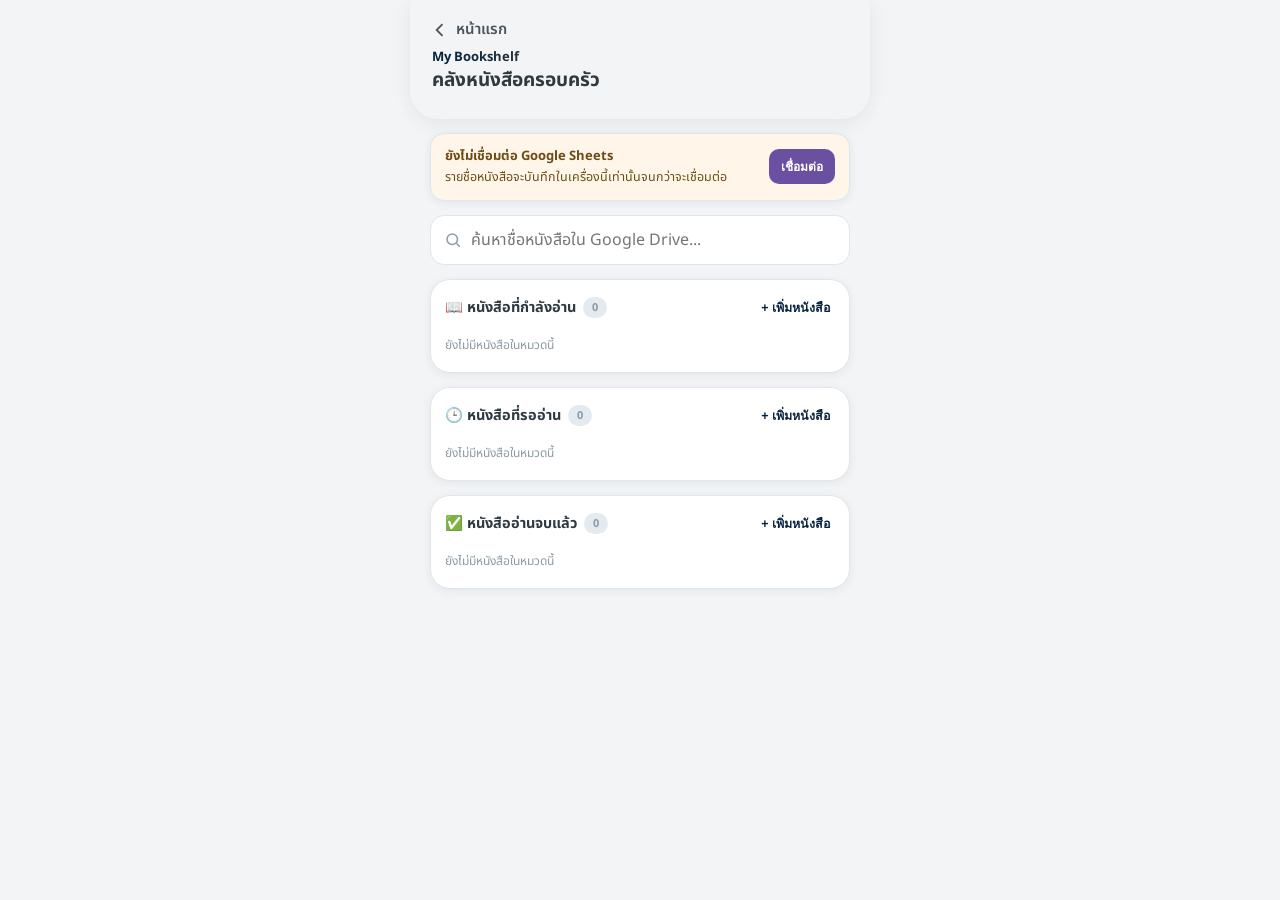
==== commit 5e45c797: "Add files via upload" ====
--- a/bookshelf/index.html
+++ b/bookshelf/index.html
@@ -4,7 +4,7 @@
 <meta charset="UTF-8">
 <meta name="viewport" content="width=device-width, initial-scale=1, viewport-fit=cover">
 <title>My Bookshelf — My Family Funds</title>
-<meta name="theme-color" content="#6B4FA0">
+<meta name="theme-color" content="#072340">
 <link rel="preconnect" href="https://fonts.googleapis.com">
 <link href="https://fonts.googleapis.com/css2?family=Prompt:wght@500;600;700&family=Noto+Sans+Thai:wght@400;500;600;700&display=swap" rel="stylesheet">
 <link rel="stylesheet" href="../shell.css">
--- a/shell.css
+++ b/shell.css
@@ -4,26 +4,27 @@
    between the shell and that module feels like one continuous product. */
 
 :root{
-  --bg:#E7ECEF;
-  --bg-deep:#E7ECEF;
-  --surface:#EEF1F3;
+  --bg:#F2F4F6;
+  --bg-deep:#F2F4F6;
+  --surface:#FFFFFF;
   --ink:#2E3A42;
   --ink-soft:#5C6B74;
   --ink-faint:#8B9AA3;
-  --primary:#6B4FA0;
-  --primary-light:#8567B8;
-  --primary-soft:#ECE5F7;
-  --line:transparent;
+  --primary:#072340;
+  --primary-light:#3A6C93;
+  --primary-soft:#E3EBF1;
+  --line:#E1E6EA;
   --gold:#C89B3C;
+  --gold-text:#8C6A20;
   --income:#1F9D6C;
   --income-soft:#DCEFE4;
   --expense:#E0654B;
   --expense-soft:#F3DFDA;
   --invest:#8B6BC9;
   --invest-soft:#E5DFF3;
-  --shadow-card: 7px 7px 16px -4px #c3cbd0, -7px -7px 16px -4px #ffffff;
-  --shadow-hero: 10px 10px 22px -6px #c3cbd0, -10px -10px 22px -6px #ffffff;
-  --shadow-inset: inset 3px 3px 7px #c3cbd0, inset -3px -3px 7px #ffffff;
+  --shadow-card: 0 2px 10px rgba(46,58,66,.07);
+  --shadow-hero: 0 4px 18px rgba(46,58,66,.08);
+  --shadow-inset: none;
   --radius-l:26px;
   --radius-m:18px;
   --safe-t: env(safe-area-inset-top, 0px);
@@ -83,7 +84,11 @@
 
 /* ---------- greeting header (home) ---------- */
 .mff-hero{padding:6px 22px 6px;color:var(--ink);position:relative}
-.mff-hero .eyebrow{font-size:13px;color:var(--primary);font-weight:700;margin:0 0 4px}
+.mff-hero .eyebrow{
+  font-size:13px;font-weight:700;margin:0 0 4px;
+  background:linear-gradient(90deg,var(--primary),var(--gold-text));
+  -webkit-background-clip:text;background-clip:text;color:transparent;
+}
 .mff-hero h1{font-size:26px;line-height:1.25;margin:0;font-weight:700;color:var(--ink)}
 .mff-hero h1 b{color:var(--primary)}
 
@@ -107,6 +112,11 @@
   transition:transform .15s ease, box-shadow .15s ease;
 }
 .mff-card:active{transform:scale(.97)}
+.mff-card.featured{border:1.5px solid var(--gold)}
+.mff-card .ribbon{
+  position:absolute;top:10px;right:10px;background:var(--gold);color:#3D2E0A;
+  font-size:9.5px;font-weight:700;padding:2px 7px;border-radius:999px;
+}
 .mff-card .icon-wrap{
   width:58px;height:58px;border-radius:18px;
   display:flex;align-items:center;justify-content:center;
@@ -137,7 +147,7 @@
   text-decoration:none;position:relative;
 }
 .mff-navbtn svg{width:22px;height:22px}
-.mff-navbtn.active{color:var(--primary)}
+.mff-navbtn.active{color:var(--gold-text)}
 .mff-navbtn .mff-badge-dot{
   position:absolute;top:0;right:10px;min-width:15px;height:15px;padding:0 3px;border-radius:999px;
   background:var(--expense);color:#fff;font-size:9px;font-weight:800;line-height:15px;text-align:center;
@@ -148,7 +158,7 @@
 .mff-sheet-card{width:100%;max-width:460px;max-height:80vh;background:var(--bg);box-shadow:var(--shadow-hero);border-radius:22px 22px 0 0;display:flex;flex-direction:column;overflow:hidden}
 .mff-sheet-head{display:flex;align-items:center;justify-content:space-between;gap:10px;padding:18px 20px 12px;border-bottom:1px solid var(--line);flex:none}
 .mff-sheet-head h3{margin:0;font-size:16px}
-.mff-sheet-close{border:0;background:var(--primary-soft);color:var(--primary);width:30px;height:30px;border-radius:50%;font-size:16px;cursor:pointer;flex:none}
+.mff-sheet-close{border:0;background:var(--primary-soft);color:var(--primary);width:44px;height:44px;border-radius:50%;font-size:16px;cursor:pointer;flex:none}
 .mff-sheet-body{flex:1;min-height:0;overflow-y:auto;-webkit-overflow-scrolling:touch;padding:14px 20px calc(18px + var(--safe-b))}
 .mff-search-box{display:flex;align-items:center;gap:8px;background:var(--primary-soft);border-radius:14px;padding:10px 14px;margin-bottom:4px}
 .mff-search-box svg{width:18px;height:18px;color:var(--primary);flex:none}
@@ -266,7 +276,7 @@
 }
 .mff-idcard-photo svg{width:40px;height:40px}
 .mff-photo-edit-btn{
-  position:absolute;bottom:-4px;right:-4px;width:28px;height:28px;border-radius:50%;
+  position:absolute;bottom:-4px;right:-4px;width:36px;height:36px;border-radius:50%;
   background:var(--primary);color:#fff;border:2px solid #fff;display:flex;align-items:center;justify-content:center;cursor:pointer;
 }
 .mff-photo-edit-btn svg{width:14px;height:14px}
@@ -309,7 +319,7 @@
 .mff-bank-row{display:flex;gap:8px;margin-bottom:9px;align-items:center}
 .mff-bank-row select.bank-select{flex:1.35;border:1px solid var(--line);border-radius:10px;padding:8px 8px;font-size:16px;font-family:inherit;color:var(--ink);background:var(--bg);min-width:0}
 .mff-bank-row input.bank-number{flex:1;border:1px solid var(--line);border-radius:10px;padding:8px 10px;font-size:16px;font-family:inherit;color:var(--ink);background:var(--bg);min-width:0}
-.mff-bank-row .bank-remove{flex:none;width:34px;height:34px;border-radius:9px;background:#FDECEF;color:#C24D63;border:0;font-size:17px;line-height:1;cursor:pointer}
+.mff-bank-row .bank-remove{flex:none;width:44px;height:44px;border-radius:9px;background:#FDECEF;color:#C24D63;border:0;font-size:17px;line-height:1;cursor:pointer}
 .mff-bank-add-btn{width:100%;border:1.5px dashed var(--line);background:none;color:var(--primary);font-weight:700;font-size:13px;border-radius:12px;padding:10px;cursor:pointer;margin-top:2px}
 
 /* =====================================================================
@@ -320,7 +330,7 @@
   padding:14px 20px 2px;
 }
 .mff-month-nav button{
-  width:34px;height:34px;border-radius:50%;border:1px solid var(--line);background:var(--surface);
+  width:44px;height:44px;border-radius:50%;border:1px solid var(--line);background:var(--surface);
   color:var(--primary);display:flex;align-items:center;justify-content:center;cursor:pointer;flex:none;
 }
 .mff-month-nav .label{font-size:15px;font-weight:700;min-width:150px;text-align:center}
@@ -364,7 +374,7 @@
 .mff-money-line-row{display:flex;gap:8px;margin-bottom:9px;align-items:center}
 .mff-money-line-row select{flex:1.5;border:1px solid var(--line);border-radius:10px;padding:8px 8px;font-size:16px;font-family:inherit;color:var(--ink);background:var(--bg);min-width:0}
 .mff-money-line-row input.money-amount{flex:1;border:1px solid var(--line);border-radius:10px;padding:8px 10px;font-size:16px;font-family:inherit;color:var(--ink);background:var(--bg);min-width:0}
-.mff-money-line-row .money-remove{flex:none;width:34px;height:34px;border-radius:9px;background:#FDECEF;color:#C24D63;border:0;font-size:17px;line-height:1;cursor:pointer}
+.mff-money-line-row .money-remove{flex:none;width:44px;height:44px;border-radius:9px;background:#FDECEF;color:#C24D63;border:0;font-size:17px;line-height:1;cursor:pointer}
 .mff-money-add-btn{width:100%;border:1.5px dashed var(--line);background:none;color:var(--primary);font-weight:700;font-size:12.5px;border-radius:12px;padding:9px;cursor:pointer;margin-top:2px}
 .mff-money-section-total{display:flex;justify-content:space-between;padding-top:10px;margin-top:6px;border-top:1px dashed var(--line);font-size:13px;font-weight:700}
 
@@ -381,7 +391,7 @@
 .mff-money-line-row2{border:1px solid var(--line);border-radius:12px;padding:10px;margin-bottom:9px}
 .mff-money-line-row2 .row-top{display:flex;gap:8px;align-items:center;margin-bottom:8px}
 .mff-money-line-row2 select{flex:1;border:1px solid var(--line);border-radius:10px;padding:8px 8px;font-size:16px;font-family:inherit;color:var(--ink);background:var(--bg);min-width:0}
-.mff-money-line-row2 .money-remove{flex:none;width:34px;height:34px;border-radius:9px;background:#FDECEF;color:#C24D63;border:0;font-size:17px;line-height:1;cursor:pointer}
+.mff-money-line-row2 .money-remove{flex:none;width:44px;height:44px;border-radius:9px;background:#FDECEF;color:#C24D63;border:0;font-size:17px;line-height:1;cursor:pointer}
 .mff-money-line-row2 .row-bottom{display:flex;gap:8px}
 .mff-money-line-row2 .amt-field{flex:1;min-width:0}
 .mff-money-line-row2 .amt-field label{display:block;font-size:10.5px;color:var(--ink-faint);font-weight:700;margin-bottom:3px}
@@ -469,7 +479,7 @@
 .mff-file-meta .fn a:active{opacity:.7}
 .mff-file-meta .fs{font-size:11px;color:var(--ink-faint);margin-top:2px}
 .mff-file-dl{
-  flex:none;width:38px;height:38px;border-radius:10px;background:var(--primary);color:#fff;border:0;
+  flex:none;width:44px;height:44px;border-radius:10px;background:var(--primary);color:#fff;border:0;
   display:flex;align-items:center;justify-content:center;cursor:pointer;
 }
 .mff-file-dl svg{width:18px;height:18px}
@@ -487,7 +497,7 @@
 .mff-book-row .b-icon svg{width:17px;height:17px}
 .mff-book-row .b-title{flex:1;min-width:0;font-size:13px;color:var(--ink);word-break:break-word;line-height:1.4}
 .mff-book-row .b-title a{color:inherit;text-decoration:none}
-.mff-book-row .b-del{flex:none;width:28px;height:28px;border-radius:8px;background:#FDECEF;color:#C24D63;border:0;font-size:15px;cursor:pointer}
+.mff-book-row .b-del{flex:none;width:40px;height:40px;border-radius:8px;background:#FDECEF;color:#C24D63;border:0;font-size:15px;cursor:pointer}
 .mff-shelf-empty{font-size:12px;color:var(--ink-faint);padding:6px 0}
 
 /* shelf picker (used from search results) */
@@ -496,25 +506,25 @@
 .mff-shelf-pick-btn svg{width:16px;height:16px;color:var(--primary);flex:none}
 
 /* =====================================================================
-   Neumorphism finishing touches — form fields sit "recessed" into the
-   surface (inset soft-shadow) instead of using a border; secondary
-   ("ghost") buttons get the same pressed-in feel so only the primary
-   colored CTA visually "pops" off the page.
+   Flat finishing touches — plain white surfaces with a light border,
+   no embossed/shiny shadow effect. Inputs use a normal border instead
+   of a recessed inset shadow.
    ===================================================================== */
 .mff-app input,.mff-app select,.mff-app textarea{
-  box-shadow:var(--shadow-inset);
-  border:0 !important;
+  background:var(--surface);
+  border:1px solid var(--line) !important;
+  box-shadow:none;
 }
 .mff-app input:focus,.mff-app select:focus,.mff-app textarea:focus{
-  outline:none;box-shadow:var(--shadow-inset), 0 0 0 2px var(--primary-light);
+  outline:none;border-color:var(--primary-light) !important;box-shadow:0 0 0 2px var(--primary-soft);
 }
 .mff-btn-ghost{
-  background:var(--bg);box-shadow:var(--shadow-inset);color:var(--primary);
+  background:var(--surface);border:1px solid var(--line);color:var(--primary);box-shadow:none;
 }
 .mff-sync-bar-btn,.mff-sync-dir-btn,.mff-search-box,.mff-month-nav button,.mff-sheet-close,.mff-search-input{
-  border:0 !important;box-shadow:var(--shadow-inset);
+  border:1px solid var(--line) !important;box-shadow:none;background:var(--surface);
 }
 .mff-card,.mff-person-card,.mff-file-row,.mff-shelf,.mff-idcard,.mff-chart-card,.mff-sum-card,
 .mff-money-section,.mff-sheet,.mff-money-tab,.mff-settings-card,.mff-sync-bar,.mff-banner{
-  box-shadow:var(--shadow-card) !important;
-}
+  box-shadow:var(--shadow-card) !important;border:1px solid var(--line);
+}
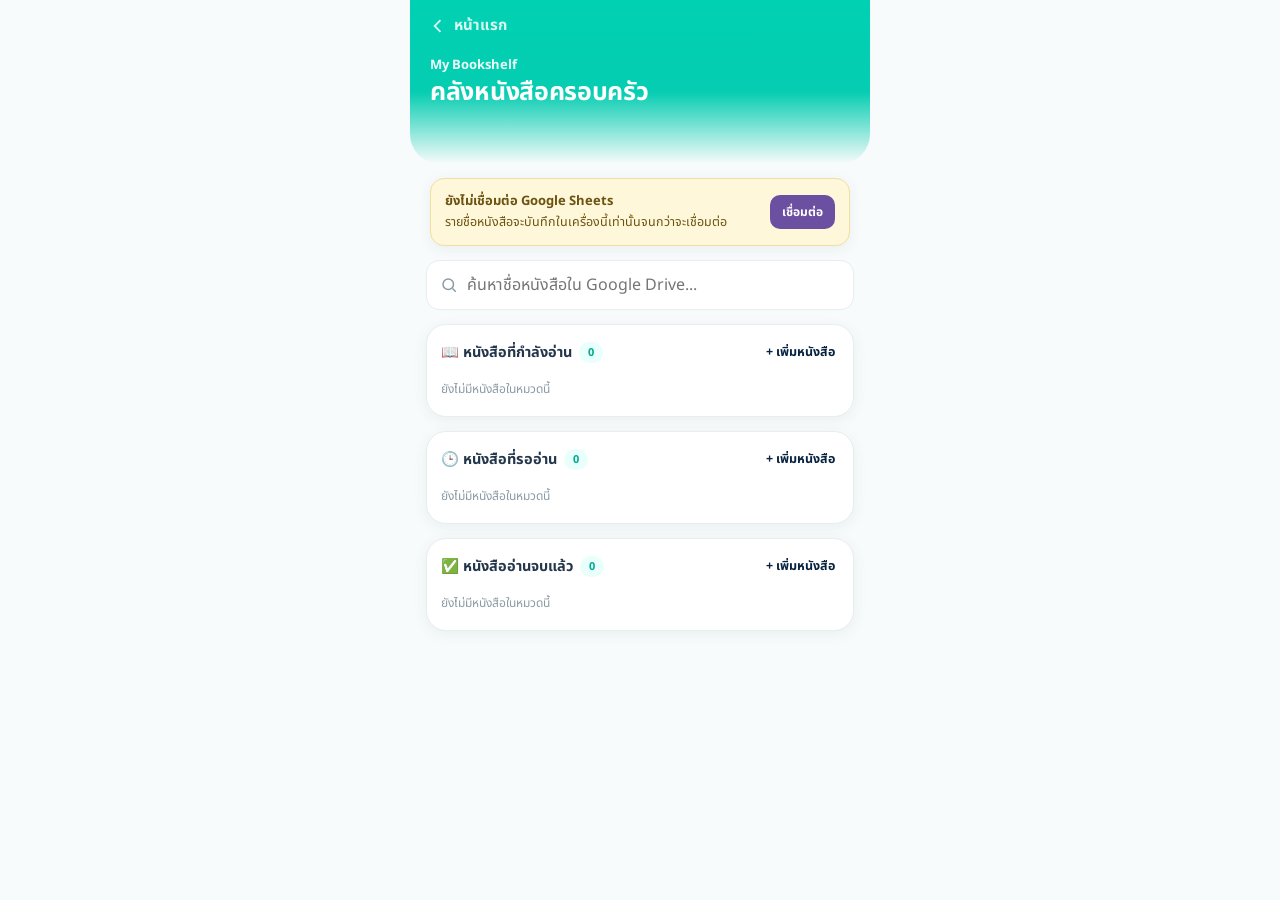
==== commit c27ac6b7: "Add files via upload" ====
--- a/bookshelf/index.html
+++ b/bookshelf/index.html
@@ -10,6 +10,7 @@
 <link rel="stylesheet" href="../shell.css">
 <script src="../data-safety.js"></script>
 <script src="https://accounts.google.com/gsi/client" async defer></script>
+<link rel="stylesheet" href="../jitta-theme.css">
 </head>
 <body>
 
--- a/jitta-theme.css
+++ b/jitta-theme.css
@@ -0,0 +1,459 @@
+/* ================================================================
+   JITTA-WEALTH-INSPIRED THEME
+   Visual reference: supplied Jitta Wealth screenshots.
+   This is a visual skin only; app logic/data are untouched.
+   ================================================================ */
+:root{
+  --jw-mint:#00D1B2;
+  --jw-mint-2:#12CDB4;
+  --jw-mint-dark:#00A991;
+  --jw-mint-soft:#E9FFFB;
+  --jw-aqua:#D3F8FF;
+  --jw-navy:#24364B;
+  --jw-navy-2:#30455C;
+  --jw-muted:#71818F;
+  --jw-faint:#A7B4BE;
+  --jw-bg:#F8FBFB;
+  --jw-card:#FFFFFF;
+  --jw-line:#E7EEF0;
+  --jw-yellow:#F7C843;
+  --jw-yellow-soft:#FFF7DA;
+  --jw-coral:#F47B72;
+  --jw-purple:#7467E8;
+  --jw-shadow:0 8px 28px rgba(31,74,84,.08);
+  --jw-shadow-sm:0 3px 14px rgba(31,74,84,.07);
+  --jw-radius:22px;
+  --jw-radius-sm:14px;
+}
+
+html,body{background:var(--jw-bg)!important;color:var(--jw-navy)!important;}
+body{-webkit-font-smoothing:antialiased;text-rendering:optimizeLegibility;}
+button,input,select,textarea{font-family:'Noto Sans Thai','Prompt',system-ui,-apple-system,sans-serif;}
+
+/* Shared app shell */
+.mff-app{background:var(--jw-bg)!important;}
+.mff-hero-wrap{
+  background:linear-gradient(180deg,var(--jw-mint) 0%,#05CDB1 56%,#F8FBFB 100%)!important;
+  border-radius:0 0 30px 30px!important;
+  box-shadow:none!important;
+  padding-bottom:52px!important;
+}
+.mff-topbar{
+  padding:calc(14px + var(--safe-t)) 18px 8px!important;
+  color:#fff!important;
+}
+.mff-topbar .back{color:#fff!important;font-weight:700;}
+.mff-topbar .dots{color:#fff!important;opacity:.95;}
+.mff-hero{padding:10px 20px 4px!important;color:#fff!important;}
+.mff-hero .eyebrow{color:rgba(255,255,255,.92)!important;background:none!important;-webkit-text-fill-color:initial;}
+.mff-hero h1,.mff-hero h1 b{color:#fff!important;}
+.mff-hero h1{font-size:25px!important;letter-spacing:-.3px;}
+
+.mff-grid{margin-top:-26px!important;padding:0 16px!important;gap:12px!important;}
+.mff-card{
+  background:var(--jw-card)!important;border:1px solid var(--jw-line)!important;
+  border-radius:22px!important;box-shadow:var(--jw-shadow)!important;
+  padding:20px 13px 17px!important;color:var(--jw-navy)!important;
+}
+.mff-card.featured{border:1.5px solid var(--jw-mint)!important;}
+.mff-card .icon-wrap,.mff-card .avatar{
+  background:var(--jw-mint-soft)!important;color:var(--jw-mint-dark)!important;
+}
+.mff-card .ribbon{background:var(--jw-yellow)!important;color:#6C5311!important;}
+.mff-card h3{color:var(--jw-navy)!important;}
+.mff-card p{color:var(--jw-muted)!important;}
+.mff-card .soon{background:var(--jw-mint-soft)!important;color:var(--jw-mint-dark)!important;}
+
+.mff-bottomnav{
+  background:rgba(255,255,255,.97)!important;border-top:1px solid var(--jw-line)!important;
+  box-shadow:0 -8px 28px rgba(31,74,84,.08)!important;
+  padding:8px 7px calc(8px + var(--safe-b))!important;
+}
+.mff-navbtn{color:var(--jw-faint)!important;font-weight:700!important;}
+.mff-navbtn.active{color:var(--jw-mint-dark)!important;}
+.mff-navbtn .mff-badge-dot{background:var(--jw-coral)!important;}
+
+/* Shared sheets / cards / records */
+.mff-sheet-card,.mff-person-card,.mff-file-row,.mff-shelf,.mff-idcard,.mff-chart-card,
+.mff-sum-card,.mff-money-section,.mff-sheet,.mff-money-tab,.mff-settings-card,.mff-sync-bar,
+.mff-banner,.mff-card,.mff-note,.mff-panel{
+  border-color:var(--jw-line)!important;box-shadow:var(--jw-shadow-sm)!important;
+}
+.mff-sheet-card{background:var(--jw-card)!important;border-radius:24px 24px 0 0!important;}
+.mff-sheet-overlay{background:rgba(27,54,66,.35)!important;}
+.mff-sheet-head{border-bottom-color:var(--jw-line)!important;}
+.mff-sheet-close{background:var(--jw-mint-soft)!important;color:var(--jw-mint-dark)!important;}
+.mff-search-box{background:var(--jw-mint-soft)!important;border-color:transparent!important;}
+.mff-search-box svg,.mff-search-item .ic{color:var(--jw-mint-dark)!important;}
+.mff-search-item .ic{background:var(--jw-mint-soft)!important;}
+
+.mff-module{padding:0 18px!important;}
+.mff-module .icon-hero{background:var(--jw-mint-soft)!important;color:var(--jw-mint-dark)!important;border-radius:22px!important;}
+.mff-module h2{color:var(--jw-navy)!important;}
+.mff-module p{color:var(--jw-muted)!important;}
+.mff-module .note{border-color:var(--jw-line)!important;box-shadow:var(--jw-shadow-sm)!important;}
+
+.mff-banner{background:var(--jw-yellow-soft)!important;border-color:#F1DEA0!important;color:#6C5311!important;}
+.mff-search-input,.mff-app input,.mff-app select,.mff-app textarea{
+  background:#fff!important;border:1px solid var(--jw-line)!important;color:var(--jw-navy)!important;border-radius:13px!important;
+}
+.mff-app input:focus,.mff-app select:focus,.mff-app textarea:focus,.mff-search-input:focus{
+  border-color:var(--jw-mint)!important;box-shadow:0 0 0 3px rgba(0,209,178,.12)!important;
+}
+.mff-btn-primary,.mff-edit-trigger,.mff-file-dl{background:var(--jw-mint)!important;color:#fff!important;border-color:var(--jw-mint)!important;box-shadow:none!important;}
+.mff-btn-primary:active,.mff-edit-trigger:active{background:var(--jw-mint-dark)!important;}
+.mff-btn-ghost{color:var(--jw-mint-dark)!important;border-color:var(--jw-line)!important;background:#fff!important;}
+.mff-sync-bar-btn,.mff-sync-dir-btn{background:#fff!important;color:var(--jw-mint-dark)!important;border-color:var(--jw-line)!important;}
+
+/* Money */
+.mff-money-hub-grid{padding:16px 16px 4px!important;gap:12px!important;}
+.mff-money-hub-tile{border:1px solid var(--jw-line)!important;border-radius:20px!important;box-shadow:var(--jw-shadow-sm)!important;}
+.mff-money-hub-tile .ic{background:var(--jw-mint-soft)!important;color:var(--jw-mint-dark)!important;}
+.mff-money-summary-wrap{margin:16px 16px 20px!important;}
+.mff-month-nav{padding-left:16px!important;padding-right:16px!important;}
+.mff-month-nav button{border-color:var(--jw-line)!important;color:var(--jw-mint-dark)!important;background:#fff!important;}
+.mff-money-summary{padding-left:16px!important;padding-right:16px!important;}
+.mff-sum-card,.mff-money-tab{border-color:var(--jw-line)!important;border-radius:18px!important;}
+.mff-sum-card.income .amt,.mff-money-tab.income .t-amt{color:var(--jw-mint-dark)!important;}
+.mff-sum-card.expense .amt,.mff-money-tab.expense .t-amt{color:var(--jw-coral)!important;}
+.mff-money-tab.income{border-color:#7DE7D8!important;}
+.mff-money-tab.expense{border-color:#F3B7B1!important;}
+.mff-money-tab.balance{border-color:#C6D0D6!important;}
+.mff-edit-trigger{width:calc(100% - 32px)!important;margin-left:16px!important;margin-right:16px!important;border-radius:15px!important;}
+.mff-sheet{margin-left:16px!important;margin-right:16px!important;border-radius:18px!important;}
+.mff-sheet-head.income{background:var(--jw-mint)!important;}
+.mff-sheet-head.fixed{background:var(--jw-coral)!important;}
+.mff-sheet-head.variable{background:var(--jw-purple)!important;}
+.mff-sheet-head.summary{background:var(--jw-navy)!important;}
+.mff-chart-card,.mff-money-section{margin-left:16px!important;margin-right:16px!important;border-radius:20px!important;}
+.mff-cat-bar-track{background:#EAF5F3!important;}
+.mff-cat-bar-fill{background:var(--jw-coral)!important;}
+
+/* Bookshelf */
+.mff-search-wrap{margin-left:16px!important;margin-right:16px!important;}
+.mff-file-list{padding-left:16px!important;padding-right:16px!important;}
+.mff-file-row{border-radius:18px!important;}
+.mff-file-icon,.mff-book-row .b-icon{background:var(--jw-mint-soft)!important;color:var(--jw-mint-dark)!important;}
+.mff-shelf{margin-left:16px!important;margin-right:16px!important;border-radius:20px!important;}
+.mff-shelf-head .count{background:var(--jw-mint-soft)!important;color:var(--jw-mint-dark)!important;}
+
+/* ================================================================
+   Portfolio mobile/web page
+   ================================================================ */
+body.portfolio-jw, .portfolio-jw body{background:var(--jw-bg)!important;}
+.portfolio-jw .topbar{background:linear-gradient(180deg,var(--jw-bg) 80%,rgba(248,251,251,0))!important;}
+.portfolio-jw .brand-mark{background:var(--jw-mint)!important;border-radius:11px!important;}
+.portfolio-jw .brand-name{color:var(--jw-navy)!important;}
+.portfolio-jw .brand-sub,.portfolio-jw .last-updated{color:var(--jw-muted)!important;}
+.portfolio-jw .sync-btn{border-color:var(--jw-line)!important;color:var(--jw-mint-dark)!important;border-radius:999px!important;}
+.portfolio-jw .sync-dot.connected{background:var(--jw-mint)!important;}
+.portfolio-jw .bottom-nav{background:rgba(255,255,255,.97)!important;border-top-color:var(--jw-line)!important;}
+.portfolio-jw .bn-item.active{color:var(--jw-mint-dark)!important;}
+.portfolio-jw main{padding-left:16px!important;padding-right:16px!important;}
+.portfolio-jw .hero{
+  background:linear-gradient(135deg,#00D1B2 0%,#05C7B0 48%,#008F82 100%)!important;
+  border-radius:24px!important;box-shadow:var(--jw-shadow)!important;
+}
+.portfolio-jw .hero::after{background:radial-gradient(circle,rgba(255,255,255,.24),rgba(255,255,255,0) 70%)!important;}
+.portfolio-jw .hero-chip{background:rgba(255,255,255,.14)!important;border-color:rgba(255,255,255,.23)!important;border-radius:14px!important;}
+.portfolio-jw .hero-chip:nth-child(1)::before{background:var(--jw-yellow)!important;}
+.portfolio-jw .hero-chip:nth-child(2)::before{background:#B9FFF3!important;}
+.portfolio-jw .hero-chip:nth-child(3)::before{background:#FFD2CD!important;}
+.portfolio-jw .hero-chip:nth-child(4)::before{background:#D7F8FF!important;}
+.portfolio-jw .panel,.portfolio-jw .mff-panel{border-radius:20px!important;border:1px solid var(--jw-line)!important;box-shadow:var(--jw-shadow-sm)!important;}
+.portfolio-jw .pill.active{background:var(--jw-mint)!important;border-color:var(--jw-mint)!important;color:#fff!important;}
+.portfolio-jw .pill{border-color:var(--jw-line)!important;}
+.portfolio-jw .fund-row{border-bottom-color:var(--jw-line)!important;}
+.portfolio-jw .fund-bar-track{background:#EAF5F3!important;}
+.portfolio-jw .fund-bar-fill,.portfolio-jw .fund-bar-fill.low{background:var(--jw-coral)!important;}
+.portfolio-jw .fund-bar-fill.mid{background:var(--jw-yellow)!important;}
+.portfolio-jw .fund-bar-fill.high{background:var(--jw-mint)!important;}
+.portfolio-jw .fund-bar-fill.met{background:var(--jw-mint-dark)!important;}
+.portfolio-jw .pct-chip.high{background:var(--jw-mint-soft)!important;color:var(--jw-mint-dark)!important;}
+.portfolio-jw .pct-chip.mid{background:var(--jw-yellow-soft)!important;color:#8A6A0D!important;}
+.portfolio-jw .pct-chip.low{background:#FFF0EE!important;color:#D85D54!important;}
+.portfolio-jw .pct-chip.met{background:var(--jw-mint-soft)!important;color:var(--jw-mint-dark)!important;}
+
+/* ================================================================
+   Portfolio dashboard
+   ================================================================ */
+.dashboard-jw{background:var(--jw-bg)!important;color:var(--jw-navy)!important;}
+.dashboard-jw .sidebar{background:#fff!important;border-right:1px solid var(--jw-line)!important;box-shadow:10px 0 30px rgba(31,74,84,.05)!important;}
+.dashboard-jw .brand-mark{background:var(--jw-mint)!important;}
+.dashboard-jw .brand-name,.dashboard-jw .page-head h1{color:var(--jw-navy)!important;}
+.dashboard-jw .brand-sub,.dashboard-jw .page-head p{color:var(--jw-muted)!important;}
+.dashboard-jw .nav-item{color:var(--jw-muted)!important;border-radius:13px!important;}
+.dashboard-jw .nav-item.active,.dashboard-jw .nav-item:hover{background:var(--jw-mint-soft)!important;color:var(--jw-mint-dark)!important;}
+.dashboard-jw .main{background:var(--jw-bg)!important;}
+.dashboard-jw .topbar{background:rgba(248,251,251,.94)!important;border-bottom:1px solid var(--jw-line)!important;}
+.dashboard-jw .search-box,.dashboard-jw .icon-btn,.dashboard-jw .avatar-chip,.dashboard-jw .select-pill{background:#fff!important;border-color:var(--jw-line)!important;color:var(--jw-navy)!important;}
+.dashboard-jw .hero-purple{background:linear-gradient(135deg,#00D1B2 0%,#05C7B0 48%,#008F82 100%)!important;border-radius:0 0 28px 28px!important;}
+.dashboard-jw .hero-cta{color:var(--jw-mint-dark)!important;border-radius:999px!important;}
+.dashboard-jw .pill-btn.active{background:#fff!important;color:var(--jw-mint-dark)!important;border-color:#fff!important;}
+.dashboard-jw .card,.dashboard-jw .live-summary,.dashboard-jw .promo-card{border-color:var(--jw-line)!important;box-shadow:var(--jw-shadow-sm)!important;border-radius:20px!important;}
+.dashboard-jw .card-title,.dashboard-jw .text-soft,.dashboard-jw .live-sub{color:var(--jw-muted)!important;}
+.dashboard-jw .big-num{color:var(--jw-navy)!important;}
+.dashboard-jw .btn-primary{background:var(--jw-mint)!important;border-radius:999px!important;}
+.dashboard-jw .tool-btn{background:var(--jw-mint-soft)!important;border-color:#BFEDE6!important;}
+.dashboard-jw .tool-btn.active{color:var(--jw-mint-dark)!important;border-color:var(--jw-mint)!important;background:var(--jw-mint-soft)!important;}
+.dashboard-jw .live-badge{color:var(--jw-mint-dark)!important;background:var(--jw-mint-soft)!important;}
+.dashboard-jw .live-kpi{background:#F7FBFA!important;border-color:var(--jw-line)!important;}
+.dashboard-jw .live-progress{background:#E5F5F2!important;}
+.dashboard-jw .live-progress>div{background:linear-gradient(90deg,var(--jw-mint),var(--jw-mint-dark))!important;}
+.dashboard-jw .promo-card{background:linear-gradient(165deg,#EFFFFC,#fff 70%)!important;}
+.dashboard-jw .promo-icon{background:var(--jw-yellow)!important;}
+.dashboard-jw .promo-card a.btn{background:var(--jw-mint)!important;border-radius:999px!important;}
+.dashboard-jw .bottom-nav{background:#fff!important;border-top-color:var(--jw-line)!important;}
+.dashboard-jw .bn-item.active{color:var(--jw-mint-dark)!important;}
+.dashboard-jw .overlay-bg{background:rgba(20,54,61,.38)!important;}
+
+/* Compact, airy typography on small phones like the supplied reference */
+@media(max-width:460px){
+  .mff-app{max-width:460px!important;}
+  .mff-card{min-height:172px;}
+  .mff-hero-wrap{padding-bottom:48px!important;}
+}
+
+/* ================================================================
+   PORTFOLIO FINAL POLISH — Jitta Wealth visual direction
+   Applies to both portfolio/index.html and portfolio/dashboard.html.
+   Data, storage, Google Sheets sync and business logic are untouched.
+   ================================================================ */
+
+.portfolio-jw,
+.dashboard-jw{
+  --bg:#F7FBFA;
+  --surface:#FFFFFF;
+  --surface-2:#F1F7F6;
+  --surface-3:#E7F1EF;
+  --border:#E3ECEA;
+  --line:#E3ECEA;
+  --text:#24364B;
+  --ink:#24364B;
+  --text-soft:#667784;
+  --ink-soft:#667784;
+  --text-faint:#9AAAB3;
+  --ink-faint:#9AAAB3;
+  --primary:#00BFA8;
+  --primary-light:#35D7C2;
+  --primary-soft:#E8FAF6;
+  --positive:#0FA57F;
+  --warning:#F2B63D;
+  --danger:#F07870;
+  --gold:#F5C844;
+  --mint:#00BFA8;
+  --teal:#0F9F8C;
+  --sky:#2F8FDB;
+  --coral:#F47B72;
+  --radius-s:12px;
+  --radius-m:18px;
+  --radius-l:22px;
+  --shadow-card:0 5px 20px rgba(32,79,78,.07);
+}
+
+/* ---------- shared portfolio header ---------- */
+.portfolio-jw .topbar{
+  background:rgba(247,251,250,.96)!important;
+  border-bottom:1px solid var(--jw-line)!important;
+  padding:14px 16px 8px!important;
+  backdrop-filter:blur(12px);
+}
+.portfolio-jw .brand{margin-bottom:8px!important;}
+.portfolio-jw .brand-left{gap:9px!important;}
+.portfolio-jw .brand-mark{
+  width:36px!important;height:36px!important;border-radius:12px!important;
+  background:var(--jw-mint)!important;color:#fff!important;
+  box-shadow:0 5px 12px rgba(0,191,168,.18);
+}
+.portfolio-jw .brand-name{font-size:18px!important;font-weight:700!important;color:var(--jw-navy)!important;}
+.portfolio-jw .brand-sub{font-size:11.5px!important;color:var(--jw-muted)!important;}
+.portfolio-jw .last-updated{font-size:11px!important;color:var(--jw-mint-dark)!important;}
+.portfolio-jw .topbar .brand-left>a{
+  background:#fff!important;border:1px solid var(--jw-line)!important;color:var(--jw-mint-dark)!important;
+  box-shadow:var(--jw-shadow-sm);
+}
+
+/* ---------- hero / summary ---------- */
+.portfolio-jw .hero{
+  background:
+    radial-gradient(circle at 88% 8%,rgba(255,255,255,.23),transparent 28%),
+    linear-gradient(135deg,#12D2B8 0%,#00BFA8 55%,#079581 100%)!important;
+  border-radius:24px!important;
+  padding:22px 18px 18px!important;
+  box-shadow:0 12px 30px rgba(0,157,139,.16)!important;
+}
+.portfolio-jw .hero-label{font-size:12.5px!important;color:rgba(255,255,255,.88)!important;}
+.portfolio-jw .hero-amount{font-size:30px!important;letter-spacing:-.3px!important;}
+.portfolio-jw .hero-target{font-size:12.5px!important;color:rgba(255,255,255,.82)!important;}
+.portfolio-jw .gauge{width:82px!important;height:82px!important;}
+.portfolio-jw .gauge-pct{font-size:15px!important;}
+.portfolio-jw .hero-bottom{gap:8px!important;margin-top:18px!important;}
+.portfolio-jw .hero-chip{
+  background:rgba(255,255,255,.15)!important;border:1px solid rgba(255,255,255,.20)!important;
+  border-radius:14px!important;padding:9px 10px!important;
+}
+.portfolio-jw .hero-chip .k{font-size:11.5px!important;color:rgba(255,255,255,.76)!important;}
+.portfolio-jw .hero-chip .v{font-size:15px!important;color:#fff!important;}
+
+/* ---------- cards / panels ---------- */
+.portfolio-jw .panel,
+.portfolio-jw .summary-card,
+.portfolio-jw .notice,
+.portfolio-jw .finance-main-panel,
+.portfolio-jw .finance-list,
+.portfolio-jw .finance-detail-kpi,
+.portfolio-jw .market-manager-row,
+.portfolio-jw .v39-manager-card{
+  background:#fff!important;
+  border:1px solid var(--jw-line)!important;
+  box-shadow:var(--jw-shadow-sm)!important;
+}
+.portfolio-jw .panel{border-radius:20px!important;padding:16px!important;}
+.portfolio-jw .panel-title{font-size:14px!important;font-weight:700!important;color:var(--jw-navy)!important;}
+.portfolio-jw .smart-tools{margin-top:14px!important;}
+.portfolio-jw .search-box{
+  background:#fff!important;border:1px solid var(--jw-line)!important;border-radius:14px!important;
+  box-shadow:0 3px 12px rgba(31,74,84,.04);
+}
+.portfolio-jw .search-box input{color:var(--jw-navy)!important;}
+.portfolio-jw .search-box svg{color:var(--jw-mint-dark)!important;}
+.portfolio-jw .tool-btn{
+  border:1px solid var(--jw-line)!important;background:#fff!important;color:var(--jw-muted)!important;border-radius:12px!important;
+}
+.portfolio-jw .tool-btn:hover,
+.portfolio-jw .tool-btn.active{background:var(--jw-mint-soft)!important;color:var(--jw-mint-dark)!important;border-color:#B9EEE6!important;}
+
+/* ---------- allocation / owner section ---------- */
+.portfolio-jw .donut{box-shadow:0 8px 20px rgba(31,74,84,.10)!important;}
+.portfolio-jw .donut::before{box-shadow:inset 0 0 0 1px var(--jw-line)!important;}
+.portfolio-jw .legend{gap:10px!important;}
+.portfolio-jw .legend-item:not(:last-child){border-bottom-color:#EDF2F1!important;}
+.portfolio-jw .legend-name{color:var(--jw-muted)!important;}
+.portfolio-jw .filters{gap:7px!important;margin-top:15px!important;}
+.portfolio-jw .pill{
+  background:#fff!important;color:var(--jw-muted)!important;border-color:var(--jw-line)!important;
+  padding:7px 13px!important;border-radius:999px!important;
+}
+.portfolio-jw .pill.active{background:var(--jw-mint)!important;color:#fff!important;border-color:var(--jw-mint)!important;box-shadow:0 5px 12px rgba(0,191,168,.15);}
+.portfolio-jw .owner-group{margin-top:15px!important;}
+.portfolio-jw .owner-name{font-size:12px!important;color:var(--jw-navy)!important;}
+.portfolio-jw .owner-total{color:var(--jw-muted)!important;}
+.portfolio-jw .add-fund-link{color:var(--jw-mint-dark)!important;}
+.portfolio-jw .fund-row{padding:10px 3px!important;border-bottom-color:#EDF2F1!important;}
+.portfolio-jw .fund-row-name{color:var(--jw-navy)!important;font-size:12.5px!important;}
+.portfolio-jw .fund-row-nav{color:var(--jw-muted)!important;}
+.portfolio-jw .fund-bar-track{background:#EAF5F3!important;height:4px!important;}
+
+/* ---------- market ticker ---------- */
+.portfolio-jw .market-ticker-head{background:#fff!important;border-bottom-color:var(--jw-line)!important;padding:10px 12px!important;}
+.portfolio-jw .market-ticker-title{color:var(--jw-mint-dark)!important;font-size:12px!important;}
+.portfolio-jw .market-subtitle{color:var(--jw-muted)!important;}
+.portfolio-jw .market-ticker-row{border-bottom-color:#EDF2F1!important;}
+.portfolio-jw .market-row-label{background:var(--jw-mint-soft)!important;color:var(--jw-mint-dark)!important;}
+.portfolio-jw .market-row-label.etf{background:#FFF7DA!important;color:#96720C!important;}
+.portfolio-jw .market-row-label.stock{background:#EAF3FF!important;color:#3974AE!important;}
+.portfolio-jw .market-ticker-item .ticker{color:var(--jw-navy)!important;}
+.portfolio-jw .market-ticker-item .group{background:#F1F7F6!important;color:var(--jw-muted)!important;}
+.portfolio-jw .market-ticker-item .name{color:var(--jw-muted)!important;}
+
+/* ---------- summary / notices ---------- */
+.portfolio-jw .summary-grid{gap:9px!important;}
+.portfolio-jw .summary-card{border-radius:17px!important;padding:13px!important;}
+.portfolio-jw .summary-card .s-k{color:var(--jw-muted)!important;font-size:12px!important;}
+.portfolio-jw .summary-card .s-v{color:var(--jw-navy)!important;font-size:18px!important;}
+.portfolio-jw .summary-card .s-sub{color:var(--jw-faint)!important;}
+.portfolio-jw .summary-card.action{background:linear-gradient(145deg,#F0FFFC,#fff)!important;border-color:#BDEFE7!important;}
+.portfolio-jw .summary-card.action .s-v{color:var(--jw-mint-dark)!important;}
+.portfolio-jw .notice{border-radius:14px!important;padding:10px 12px!important;}
+
+/* ---------- finance ---------- */
+.portfolio-jw .finance-main-panel{background:#fff!important;border-radius:20px!important;}
+.portfolio-jw .finance-main-icon{background:var(--jw-mint-soft)!important;color:var(--jw-mint-dark)!important;border-color:#BDEFE7!important;}
+.portfolio-jw .finance-main-title{color:var(--jw-navy)!important;}
+.portfolio-jw .finance-main-sub{color:var(--jw-muted)!important;}
+.portfolio-jw .finance-main-tabs{background:#F0F7F6!important;border-color:#E0ECE9!important;}
+.portfolio-jw .finance-main-tabs button.active{background:var(--jw-mint)!important;color:#fff!important;}
+.portfolio-jw .finance-row{border-bottom-color:#EDF2F1!important;}
+.portfolio-jw .finance-row-symbol{color:var(--jw-navy)!important;}
+.portfolio-jw .finance-row-name,.portfolio-jw .finance-row-owner{color:var(--jw-muted)!important;}
+.portfolio-jw .finance-row-pct.up{background:var(--jw-mint-soft)!important;color:var(--jw-mint-dark)!important;}
+.portfolio-jw .finance-row-pct.down{background:#FFF0EE!important;color:#D85D54!important;}
+
+/* ---------- table / forms ---------- */
+.portfolio-jw .yearbar,
+.portfolio-jw .table-toolbar{
+  background:#fff!important;border:1px solid var(--jw-line)!important;border-radius:18px!important;
+  box-shadow:var(--jw-shadow-sm)!important;
+}
+.portfolio-jw .year-nav,.portfolio-jw .year-add,.portfolio-jw .year-select,
+.portfolio-jw .table-toolbar-actions .sync-btn,
+.portfolio-jw .table-toolbar-actions .export-btn{
+  border-color:var(--jw-line)!important;background:#fff!important;color:var(--jw-mint-dark)!important;border-radius:12px!important;
+}
+.portfolio-jw .year-add{background:var(--jw-mint)!important;color:#fff!important;border-color:var(--jw-mint)!important;}
+.portfolio-jw .year-title,.portfolio-jw .table-toolbar h2{color:var(--jw-navy)!important;}
+
+/* ---------- sheets / detail modals ---------- */
+.portfolio-jw .fund-detail-overlay,.portfolio-jw .modal-overlay{background:rgba(24,61,66,.36)!important;backdrop-filter:blur(2px);}
+.portfolio-jw .fund-detail-sheet,.portfolio-jw .modal-sheet{
+  background:#fff!important;border:1px solid var(--jw-line)!important;border-radius:24px 24px 0 0!important;
+  box-shadow:0 -18px 45px rgba(25,76,73,.16)!important;
+}
+.portfolio-jw .fund-detail-close{background:var(--jw-mint-soft)!important;color:var(--jw-mint-dark)!important;border:0!important;border-radius:12px!important;}
+
+/* ---------- manager ---------- */
+.portfolio-jw .v39-manager-card{border-radius:16px!important;background:#fff!important;}
+.portfolio-jw .v39-card-logo{background:var(--jw-mint-soft)!important;color:var(--jw-mint-dark)!important;border-color:#C7EEE8!important;}
+.portfolio-jw .v39-card-symbol{color:var(--jw-navy)!important;}
+.portfolio-jw .v39-card-name,.portfolio-jw .v39-card-meta{color:var(--jw-muted)!important;}
+.portfolio-jw .v39-owner-select{background:#fff!important;border-color:var(--jw-line)!important;color:var(--jw-navy)!important;}
+.portfolio-jw .v39-add-fund-btn,.portfolio-jw .v39-symbol-add{background:var(--jw-mint)!important;box-shadow:0 5px 12px rgba(0,191,168,.12)!important;}
+.portfolio-jw .v39-manager-note{background:#F3FAF8!important;color:var(--jw-muted)!important;}
+.portfolio-jw .v39-manager-close{background:#EDF5F3!important;color:var(--jw-mint-dark)!important;}
+
+/* ---------- dashboard-specific clean-up ---------- */
+.dashboard-jw .hero-stars{display:none!important;}
+.dashboard-jw .hero-purple{
+  background:
+    radial-gradient(circle at 88% 0%,rgba(255,255,255,.23),transparent 30%),
+    linear-gradient(135deg,#12D2B8 0%,#00BFA8 55%,#079581 100%)!important;
+  box-shadow:0 10px 28px rgba(0,157,139,.12)!important;
+}
+.dashboard-jw .sidebar{box-shadow:6px 0 22px rgba(31,74,84,.05)!important;}
+.dashboard-jw .nav-item.active{box-shadow:inset 3px 0 0 var(--jw-mint)!important;}
+.dashboard-jw .hero-card{border:1px solid rgba(227,236,234,.95)!important;}
+.dashboard-jw .card{background:#fff!important;}
+.dashboard-jw .grid-row{gap:14px!important;}
+.dashboard-jw .content{padding-top:14px!important;}
+.dashboard-jw .page-head{margin-bottom:14px!important;}
+.dashboard-jw .big-num{letter-spacing:-.3px!important;}
+.dashboard-jw .dist-bar{background:#EAF5F3!important;}
+.dashboard-jw .promo-card{border-color:#DCEDE9!important;}
+
+/* ---------- responsive: closer to the supplied phone UI ---------- */
+@media(max-width:760px){
+  .portfolio-jw body{padding-bottom:86px!important;}
+  .portfolio-jw main{padding:4px 14px 22px!important;}
+  .portfolio-jw .hero{border-radius:22px!important;padding:20px 15px 15px!important;}
+  .portfolio-jw .hero-amount{font-size:27px!important;}
+  .portfolio-jw .hero-chip{min-width:calc(50% - 4px)!important;}
+  .portfolio-jw .panel{padding:14px!important;margin-top:12px!important;border-radius:18px!important;}
+  .portfolio-jw .alloc-row{gap:13px!important;}
+  .portfolio-jw .donut{width:96px!important;height:96px!important;}
+  .portfolio-jw .summary-grid{grid-template-columns:1fr 1fr!important;}
+  .portfolio-jw .summary-card:last-child{grid-column:1/-1!important;}
+  .portfolio-jw .market-ticker-head{display:grid!important;grid-template-columns:1fr auto!important;}
+  .portfolio-jw .market-subtitle{grid-column:1/-1!important;margin-top:2px!important;}
+  .dashboard-jw .topbar{padding:9px 12px!important;}
+  .dashboard-jw .hero-purple{border-radius:0 0 24px 24px!important;padding:17px 14px 0!important;}
+  .dashboard-jw .hero-top h1{font-size:19px!important;}
+  .dashboard-jw .content{padding:0 12px 16px!important;}
+  .dashboard-jw .card,.dashboard-jw .live-summary,.dashboard-jw .promo-card{border-radius:18px!important;}
+}
+
+@media(max-width:430px){
+  .portfolio-jw .brand-sub{max-width:230px;white-space:nowrap;overflow:hidden;text-overflow:ellipsis;}
+  .portfolio-jw .hero-chip .k{font-size:10.5px!important;}
+  .portfolio-jw .hero-chip .v{font-size:14px!important;}
+  .portfolio-jw .legend-item{font-size:12px!important;}
+}
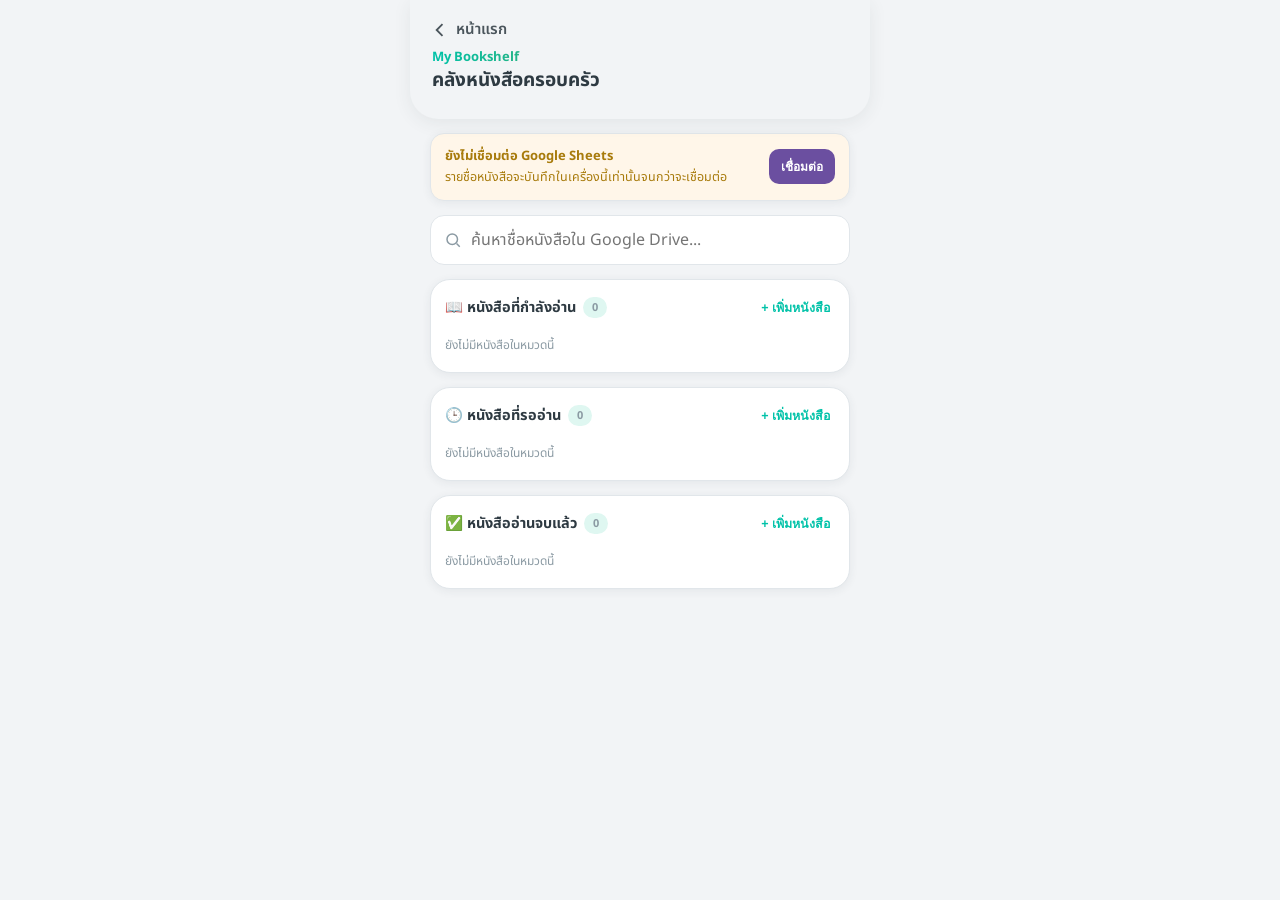
==== commit 81ede4fb: "Add files via upload" ====
--- a/bookshelf/index.html
+++ b/bookshelf/index.html
@@ -4,13 +4,12 @@
 <meta charset="UTF-8">
 <meta name="viewport" content="width=device-width, initial-scale=1, viewport-fit=cover">
 <title>My Bookshelf — My Family Funds</title>
-<meta name="theme-color" content="#072340">
+<meta name="theme-color" content="#00C2A8">
 <link rel="preconnect" href="https://fonts.googleapis.com">
 <link href="https://fonts.googleapis.com/css2?family=Prompt:wght@500;600;700&family=Noto+Sans+Thai:wght@400;500;600;700&display=swap" rel="stylesheet">
 <link rel="stylesheet" href="../shell.css">
 <script src="../data-safety.js"></script>
 <script src="https://accounts.google.com/gsi/client" async defer></script>
-<link rel="stylesheet" href="../jitta-theme.css">
 </head>
 <body>
 
--- a/shell.css
+++ b/shell.css
@@ -10,18 +10,18 @@
   --ink:#2E3A42;
   --ink-soft:#5C6B74;
   --ink-faint:#8B9AA3;
-  --primary:#072340;
-  --primary-light:#3A6C93;
-  --primary-soft:#E3EBF1;
+  --primary:#00C2A8;
+  --primary-light:#00967F;
+  --primary-soft:#DFF7F1;
   --line:#E1E6EA;
-  --gold:#C89B3C;
-  --gold-text:#8C6A20;
+  --gold:#F0C33C;
+  --gold-text:#A87B0C;
   --income:#1F9D6C;
   --income-soft:#DCEFE4;
   --expense:#E0654B;
   --expense-soft:#F3DFDA;
-  --invest:#8B6BC9;
-  --invest-soft:#E5DFF3;
+  --invest:#6C63FF;
+  --invest-soft:#ECEBFF;
   --shadow-card: 0 2px 10px rgba(46,58,66,.07);
   --shadow-hero: 0 4px 18px rgba(46,58,66,.08);
   --shadow-inset: none;
@@ -112,9 +112,8 @@
   transition:transform .15s ease, box-shadow .15s ease;
 }
 .mff-card:active{transform:scale(.97)}
-.mff-card.featured{border:1.5px solid var(--gold)}
 .mff-card .ribbon{
-  position:absolute;top:10px;right:10px;background:var(--gold);color:#3D2E0A;
+  position:absolute;top:10px;right:10px;background:var(--gold);color:#4A3600;
   font-size:9.5px;font-weight:700;padding:2px 7px;border-radius:999px;
 }
 .mff-card .icon-wrap{
@@ -147,7 +146,7 @@
   text-decoration:none;position:relative;
 }
 .mff-navbtn svg{width:22px;height:22px}
-.mff-navbtn.active{color:var(--gold-text)}
+.mff-navbtn.active{color:var(--primary)}
 .mff-navbtn .mff-badge-dot{
   position:absolute;top:0;right:10px;min-width:15px;height:15px;padding:0 3px;border-radius:999px;
   background:var(--expense);color:#fff;font-size:9px;font-weight:800;line-height:15px;text-align:center;
@@ -207,7 +206,7 @@
 
 /* connect banner (Google Sheets not linked yet) */
 .mff-banner{
-  margin:14px 20px 0;background:#FFF6E9;border:1px solid #F1D9A8;color:#6B4E17;
+  margin:14px 20px 0;background:#FFF6E9;border:1px solid #F1D9A8;color:#A87B0C;
   border-radius:14px;padding:12px 14px;font-size:12.5px;line-height:1.6;
   display:flex;align-items:center;justify-content:space-between;gap:10px;
 }
